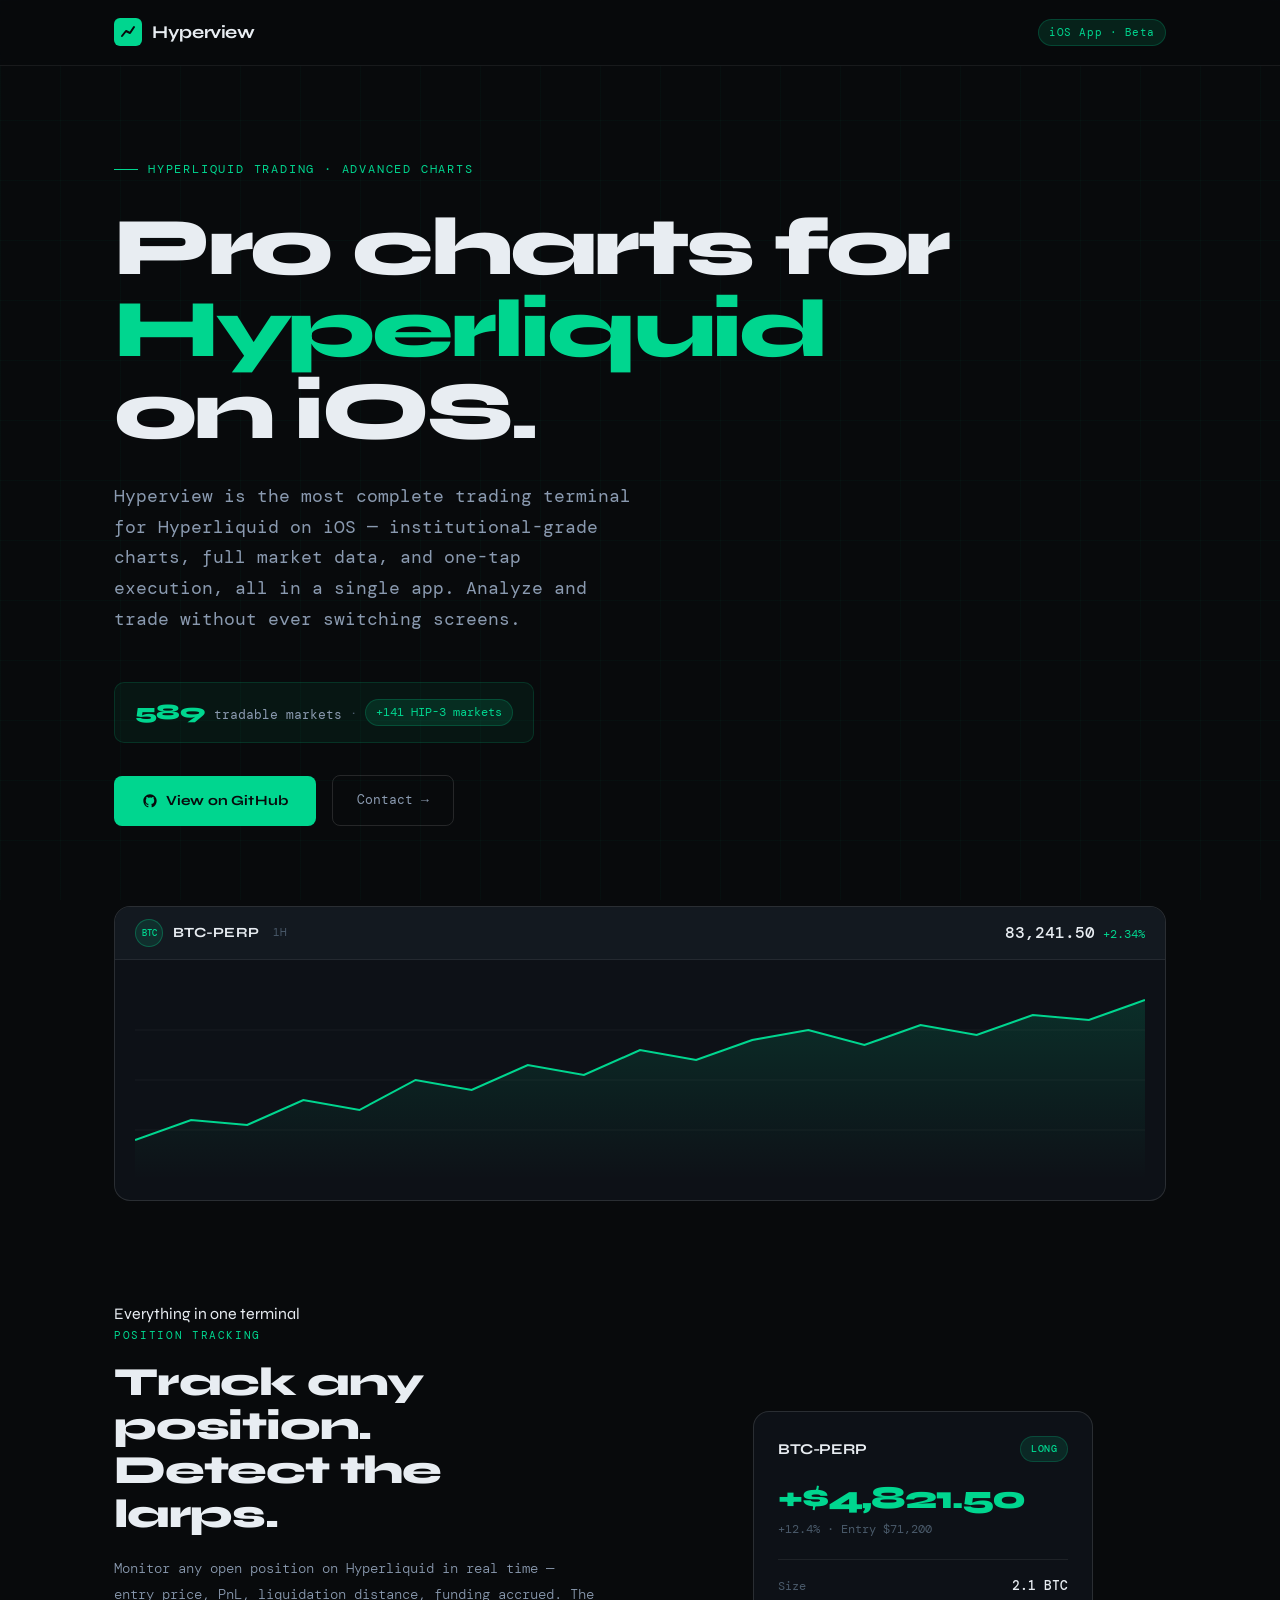
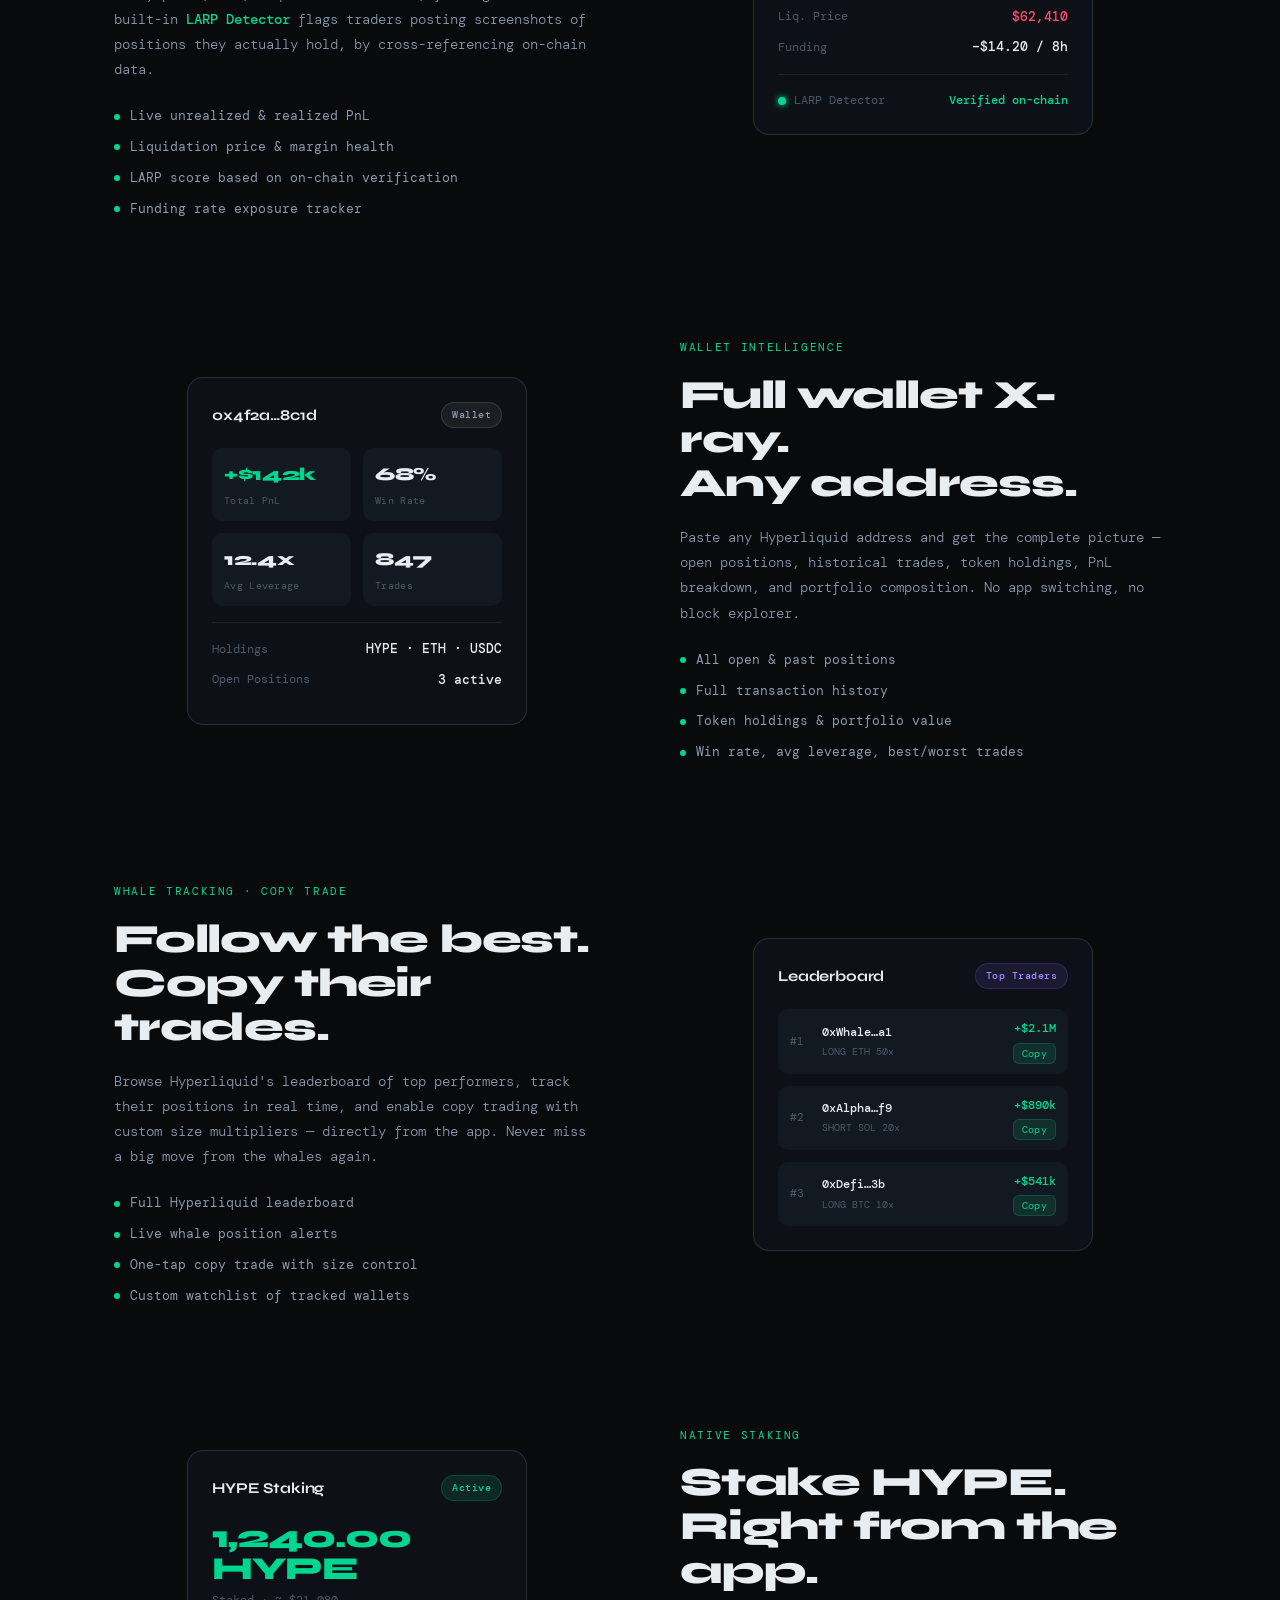
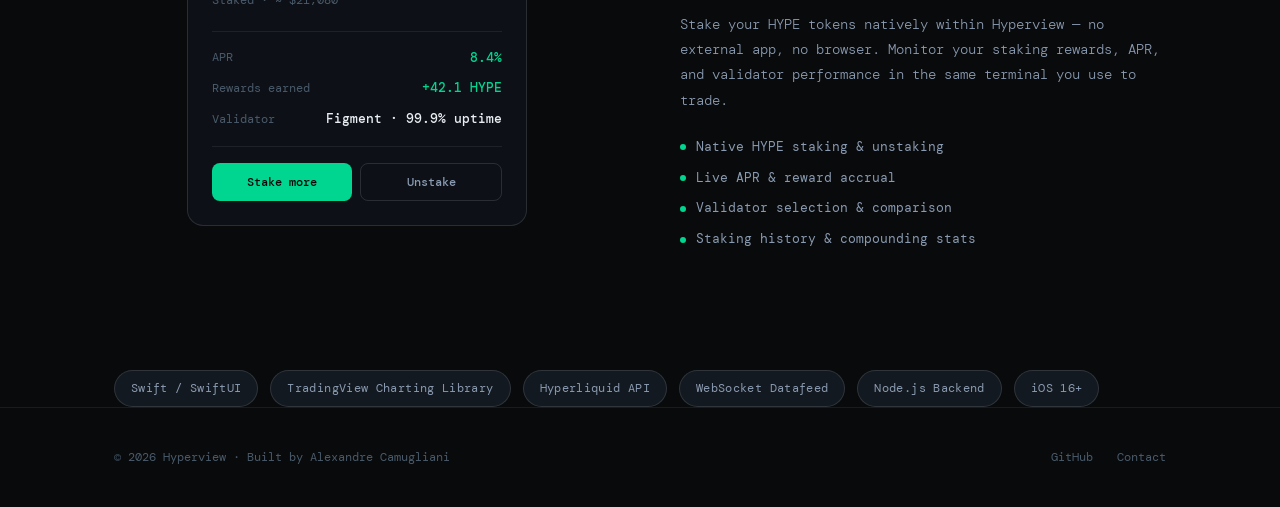
==== index.html @ 67686a47 "init" ====
<!DOCTYPE html>
<html lang="en">
<head>
<meta charset="UTF-8">
<meta name="viewport" content="width=device-width, initial-scale=1.0">
<title>Hyperview — Advanced Charts for Hyperliquid</title>
<link rel="preconnect" href="https://fonts.googleapis.com">
<link href="https://fonts.googleapis.com/css2?family=DM+Mono:wght@300;400;500&family=Syne:wght@400;500;600;700;800&display=swap" rel="stylesheet">
<style>
  *, *::before, *::after { box-sizing: border-box; margin: 0; padding: 0; }

  :root {
    --bg: #080a0c;
    --bg2: #0d1117;
    --bg3: #131920;
    --border: rgba(255,255,255,0.07);
    --border2: rgba(255,255,255,0.12);
    --green: #00d68f;
    --green2: #00b87a;
    --green-dim: rgba(0,214,143,0.12);
    --green-dim2: rgba(0,214,143,0.06);
    --text: #e8edf2;
    --text2: #8a9ab0;
    --text3: #4a5a6a;
    --red: #ff4d6a;
    --blue: #3b82f6;
  }

  html { scroll-behavior: smooth; }

  body {
    background: var(--bg);
    color: var(--text);
    font-family: 'Syne', sans-serif;
    line-height: 1.6;
    overflow-x: hidden;
  }

  /* GRID BACKGROUND */
  body::before {
    content: '';
    position: fixed;
    inset: 0;
    background-image:
      linear-gradient(rgba(0,214,143,0.03) 1px, transparent 1px),
      linear-gradient(90deg, rgba(0,214,143,0.03) 1px, transparent 1px);
    background-size: 60px 60px;
    pointer-events: none;
    z-index: 0;
  }

  .container { max-width: 1100px; margin: 0 auto; padding: 0 24px; position: relative; z-index: 1; }

  /* NAV */
  nav {
    position: fixed;
    top: 0; left: 0; right: 0;
    z-index: 100;
    padding: 18px 0;
    border-bottom: 1px solid var(--border);
    background: rgba(8,10,12,0.85);
    backdrop-filter: blur(12px);
  }

  nav .inner {
    max-width: 1100px;
    margin: 0 auto;
    padding: 0 24px;
    display: flex;
    align-items: center;
    justify-content: space-between;
  }

  .logo {
    display: flex;
    align-items: center;
    gap: 10px;
    font-size: 18px;
    font-weight: 700;
    letter-spacing: -0.02em;
    color: var(--text);
    text-decoration: none;
  }

  .logo-mark {
    width: 28px;
    height: 28px;
    background: var(--green);
    border-radius: 6px;
    display: flex;
    align-items: center;
    justify-content: center;
  }

  .logo-mark svg { width: 16px; height: 16px; fill: #080a0c; }

  .nav-badge {
    font-family: 'DM Mono', monospace;
    font-size: 11px;
    font-weight: 400;
    color: var(--green);
    background: var(--green-dim);
    border: 1px solid rgba(0,214,143,0.2);
    padding: 4px 10px;
    border-radius: 20px;
    letter-spacing: 0.05em;
  }

  /* HERO */
  .hero {
    padding: 160px 0 100px;
    position: relative;
    z-index: 1;
  }

  .hero-eyebrow {
    font-family: 'DM Mono', monospace;
    font-size: 12px;
    font-weight: 400;
    color: var(--green);
    letter-spacing: 0.15em;
    text-transform: uppercase;
    margin-bottom: 28px;
    display: flex;
    align-items: center;
    gap: 10px;
  }

  .hero-eyebrow::before {
    content: '';
    display: block;
    width: 24px;
    height: 1px;
    background: var(--green);
  }

  .hero h1 {
    font-size: clamp(42px, 7vw, 82px);
    font-weight: 800;
    line-height: 1.0;
    letter-spacing: -0.04em;
    margin-bottom: 28px;
    color: var(--text);
  }

  .hero h1 .accent { color: var(--green); }

  .hero-desc {
    font-size: 18px;
    font-weight: 400;
    color: var(--text2);
    max-width: 520px;
    line-height: 1.7;
    margin-bottom: 48px;
    font-family: 'DM Mono', monospace;
  }

  .hero-actions {
    display: flex;
    align-items: center;
    gap: 16px;
    flex-wrap: wrap;
  }

  .btn-primary {
    display: inline-flex;
    align-items: center;
    gap: 8px;
    background: var(--green);
    color: #080a0c;
    font-family: 'Syne', sans-serif;
    font-size: 14px;
    font-weight: 700;
    padding: 14px 28px;
    border-radius: 8px;
    text-decoration: none;
    letter-spacing: 0.01em;
    transition: background 0.2s, transform 0.15s;
  }

  .btn-primary:hover { background: var(--green2); transform: translateY(-1px); }

  .btn-secondary {
    display: inline-flex;
    align-items: center;
    gap: 8px;
    background: transparent;
    color: var(--text2);
    font-family: 'DM Mono', monospace;
    font-size: 13px;
    font-weight: 400;
    padding: 14px 24px;
    border-radius: 8px;
    text-decoration: none;
    border: 1px solid var(--border2);
    transition: border-color 0.2s, color 0.2s;
  }

  .btn-secondary:hover { border-color: var(--green); color: var(--green); }

  .hero-markets {
    display: inline-flex;
    align-items: baseline;
    gap: 10px;
    margin-bottom: 32px;
    padding: 12px 20px;
    background: var(--green-dim2);
    border: 1px solid rgba(0,214,143,0.15);
    border-radius: 10px;
  }

  .markets-num {
    font-size: 22px;
    font-weight: 800;
    color: var(--green);
    letter-spacing: -0.03em;
  }

  .markets-text {
    font-family: 'DM Mono', monospace;
    font-size: 13px;
    color: var(--text2);
  }

  .markets-sep {
    color: var(--text3);
    font-size: 14px;
    line-height: 1;
    align-self: center;
  }

  .markets-hip {
    font-family: 'DM Mono', monospace;
    font-size: 12px;
    color: var(--green);
    background: var(--green-dim);
    border: 1px solid rgba(0,214,143,0.2);
    padding: 3px 10px;
    border-radius: 20px;
    align-self: center;
  }

  /* CHART PREVIEW */
  .chart-preview {
    margin-top: 80px;
    border-radius: 16px;
    border: 1px solid var(--border2);
    background: var(--bg2);
    overflow: hidden;
    position: relative;
  }

  .chart-topbar {
    display: flex;
    align-items: center;
    justify-content: space-between;
    padding: 12px 20px;
    border-bottom: 1px solid var(--border);
    background: var(--bg3);
  }

  .chart-pair {
    display: flex;
    align-items: center;
    gap: 10px;
  }

  .pair-icon {
    width: 28px;
    height: 28px;
    background: var(--green-dim);
    border-radius: 50%;
    border: 1px solid rgba(0,214,143,0.3);
    display: flex;
    align-items: center;
    justify-content: center;
    font-family: 'DM Mono', monospace;
    font-size: 9px;
    color: var(--green);
    font-weight: 500;
  }

  .pair-name {
    font-size: 14px;
    font-weight: 700;
    letter-spacing: 0.02em;
  }

  .pair-interval {
    font-family: 'DM Mono', monospace;
    font-size: 11px;
    color: var(--text3);
    margin-left: 4px;
  }

  .chart-price {
    display: flex;
    align-items: baseline;
    gap: 8px;
  }

  .price-val {
    font-family: 'DM Mono', monospace;
    font-size: 16px;
    font-weight: 500;
    color: var(--text);
  }

  .price-chg {
    font-family: 'DM Mono', monospace;
    font-size: 12px;
    color: var(--green);
  }

  .chart-area {
    padding: 20px;
    height: 240px;
    position: relative;
    overflow: hidden;
  }

  .chart-svg { width: 100%; height: 100%; }

  /* FEATURE BLOCKS */
  .feature-block {
    display: grid;
    grid-template-columns: 1fr 1fr;
    gap: 80px;
    align-items: center;
    margin-bottom: 120px;
  }

  .feature-block.reverse { direction: rtl; }
  .feature-block.reverse > * { direction: ltr; }

  .feature-tag {
    font-family: 'DM Mono', monospace;
    font-size: 11px;
    letter-spacing: 0.15em;
    text-transform: uppercase;
    color: var(--green);
    margin-bottom: 16px;
  }

  .feature-block-text h2 {
    font-size: clamp(28px, 3.5vw, 40px);
    font-weight: 800;
    letter-spacing: -0.03em;
    line-height: 1.1;
    margin-bottom: 20px;
  }

  .feature-block-text p {
    font-family: 'DM Mono', monospace;
    font-size: 14px;
    color: var(--text2);
    line-height: 1.8;
    margin-bottom: 24px;
    font-weight: 300;
  }

  .feature-block-text .highlight {
    color: var(--green);
    font-weight: 500;
  }

  .feature-list {
    list-style: none;
    display: flex;
    flex-direction: column;
    gap: 10px;
  }

  .feature-list li {
    font-family: 'DM Mono', monospace;
    font-size: 13px;
    color: var(--text2);
    display: flex;
    align-items: center;
    gap: 10px;
  }

  .feature-list li::before {
    content: '';
    display: block;
    width: 6px;
    height: 6px;
    border-radius: 50%;
    background: var(--green);
    flex-shrink: 0;
  }

  /* MOCK CARDS */
  .feature-block-visual {
    display: flex;
    align-items: center;
    justify-content: center;
  }

  .mock-card {
    background: var(--bg2);
    border: 1px solid var(--border2);
    border-radius: 16px;
    padding: 24px;
    width: 100%;
    max-width: 340px;
  }

  .mock-header {
    display: flex;
    align-items: center;
    justify-content: space-between;
    margin-bottom: 20px;
  }

  .mock-title {
    font-size: 15px;
    font-weight: 700;
    letter-spacing: -0.01em;
  }

  .mock-badge {
    font-family: 'DM Mono', monospace;
    font-size: 10px;
    font-weight: 500;
    padding: 4px 10px;
    border-radius: 20px;
    letter-spacing: 0.05em;
  }

  .mock-badge.long { background: rgba(0,214,143,0.12); color: var(--green); border: 1px solid rgba(0,214,143,0.2); }
  .mock-badge.neutral { background: rgba(255,255,255,0.06); color: var(--text2); border: 1px solid var(--border2); }
  .mock-badge.purple { background: rgba(139,92,246,0.12); color: #a78bfa; border: 1px solid rgba(139,92,246,0.2); }
  .mock-badge.green-badge { background: rgba(0,214,143,0.12); color: var(--green); border: 1px solid rgba(0,214,143,0.2); }

  .mock-pnl {
    font-size: 32px;
    font-weight: 800;
    letter-spacing: -0.03em;
    line-height: 1;
    margin-bottom: 6px;
    display: block;
  }

  .mock-pnl-sub {
    font-family: 'DM Mono', monospace;
    font-size: 12px;
    color: var(--text3);
    margin-bottom: 20px;
  }

  .mock-divider {
    height: 1px;
    background: var(--border);
    margin: 16px 0;
  }

  .mock-row {
    display: flex;
    justify-content: space-between;
    align-items: center;
    margin-bottom: 10px;
  }

  .mock-label {
    font-family: 'DM Mono', monospace;
    font-size: 12px;
    color: var(--text3);
  }

  .mock-val {
    font-family: 'DM Mono', monospace;
    font-size: 13px;
    color: var(--text);
    font-weight: 500;
  }

  .mock-larp {
    display: flex;
    align-items: center;
    gap: 8px;
  }

  .larp-dot {
    width: 8px;
    height: 8px;
    border-radius: 50%;
    flex-shrink: 0;
  }

  .green-dot { background: var(--green); box-shadow: 0 0 6px var(--green); }

  .larp-score {
    font-family: 'DM Mono', monospace;
    font-size: 12px;
    font-weight: 500;
    margin-left: auto;
  }

  .mock-stats-grid {
    display: grid;
    grid-template-columns: 1fr 1fr;
    gap: 12px;
    margin-bottom: 4px;
  }

  .mock-stat {
    background: var(--bg3);
    border-radius: 10px;
    padding: 12px;
    display: flex;
    flex-direction: column;
    gap: 4px;
  }

  .mock-stat-val {
    font-size: 18px;
    font-weight: 800;
    letter-spacing: -0.02em;
  }

  .mock-stat-label {
    font-family: 'DM Mono', monospace;
    font-size: 10px;
    color: var(--text3);
    letter-spacing: 0.03em;
  }

  /* LEADERBOARD */
  .mock-leaderboard { display: flex; flex-direction: column; gap: 12px; }

  .lb-row {
    display: flex;
    align-items: center;
    gap: 12px;
    padding: 10px 12px;
    background: var(--bg3);
    border-radius: 10px;
  }

  .lb-rank {
    font-family: 'DM Mono', monospace;
    font-size: 11px;
    color: var(--text3);
    width: 20px;
    flex-shrink: 0;
  }

  .lb-info {
    flex: 1;
    display: flex;
    flex-direction: column;
    gap: 2px;
  }

  .lb-addr {
    font-family: 'DM Mono', monospace;
    font-size: 12px;
    font-weight: 500;
    color: var(--text);
  }

  .lb-pos {
    font-family: 'DM Mono', monospace;
    font-size: 10px;
    color: var(--text3);
  }

  .lb-right {
    display: flex;
    flex-direction: column;
    align-items: flex-end;
    gap: 4px;
  }

  .lb-pnl {
    font-family: 'DM Mono', monospace;
    font-size: 12px;
    font-weight: 500;
  }

  .copy-btn {
    font-family: 'DM Mono', monospace;
    font-size: 10px;
    color: var(--green);
    background: var(--green-dim);
    border: 1px solid rgba(0,214,143,0.2);
    border-radius: 6px;
    padding: 3px 8px;
    cursor: pointer;
    letter-spacing: 0.03em;
  }

  /* STAKING ACTIONS */
  .mock-actions {
    display: flex;
    gap: 8px;
  }

  .mock-action-btn {
    flex: 1;
    font-family: 'DM Mono', monospace;
    font-size: 12px;
    padding: 10px;
    border-radius: 8px;
    cursor: pointer;
    font-weight: 500;
  }

  .mock-action-btn.primary {
    background: var(--green);
    color: #080a0c;
    border: none;
  }

  .mock-action-btn.secondary {
    background: transparent;
    color: var(--text2);
    border: 1px solid var(--border2);
  }

  .green { color: var(--green); }
  .red { color: var(--red); }

  @media (max-width: 768px) {
    .feature-block { grid-template-columns: 1fr; gap: 40px; }
    .feature-block.reverse { direction: ltr; }
  }
    padding: 100px 0;
    position: relative;
    z-index: 1;
  }

  .section-label {
    font-family: 'DM Mono', monospace;
    font-size: 11px;
    letter-spacing: 0.15em;
    text-transform: uppercase;
    color: var(--text3);
    margin-bottom: 48px;
    display: flex;
    align-items: center;
    gap: 12px;
  }

  .section-label::after {
    content: '';
    flex: 1;
    height: 1px;
    background: var(--border);
  }

  .features-grid {
    display: grid;
    grid-template-columns: repeat(auto-fit, minmax(280px, 1fr));
    gap: 1px;
    background: var(--border);
    border: 1px solid var(--border);
    border-radius: 16px;
    overflow: hidden;
  }

  .feature-card {
    background: var(--bg2);
    padding: 36px 32px;
    transition: background 0.2s;
  }

  .feature-card:hover { background: var(--bg3); }

  .feature-icon {
    width: 40px;
    height: 40px;
    background: var(--green-dim2);
    border: 1px solid rgba(0,214,143,0.15);
    border-radius: 10px;
    display: flex;
    align-items: center;
    justify-content: center;
    margin-bottom: 20px;
  }

  .feature-icon svg { width: 18px; height: 18px; stroke: var(--green); fill: none; stroke-width: 1.5; stroke-linecap: round; stroke-linejoin: round; }

  .feature-card h3 {
    font-size: 16px;
    font-weight: 700;
    margin-bottom: 10px;
    letter-spacing: -0.01em;
  }

  .feature-card p {
    font-size: 14px;
    color: var(--text2);
    font-family: 'DM Mono', monospace;
    font-weight: 300;
    line-height: 1.7;
  }

  /* STATS */
  .stats-row {
    display: grid;
    grid-template-columns: repeat(3, 1fr);
    gap: 1px;
    background: var(--border);
    border: 1px solid var(--border);
    border-radius: 16px;
    overflow: hidden;
    margin-bottom: 80px;
  }

  .stat-box {
    background: var(--bg2);
    padding: 40px 32px;
    text-align: center;
  }

  .stat-num {
    font-size: 48px;
    font-weight: 800;
    letter-spacing: -0.04em;
    color: var(--green);
    display: block;
    line-height: 1;
    margin-bottom: 8px;
  }

  .stat-label {
    font-family: 'DM Mono', monospace;
    font-size: 12px;
    color: var(--text3);
    letter-spacing: 0.05em;
  }

  /* TECH STACK */
  .tech-row {
    display: flex;
    gap: 12px;
    flex-wrap: wrap;
    margin-top: 40px;
  }

  .tech-pill {
    font-family: 'DM Mono', monospace;
    font-size: 12px;
    color: var(--text2);
    background: var(--bg3);
    border: 1px solid var(--border2);
    padding: 8px 16px;
    border-radius: 20px;
    letter-spacing: 0.03em;
  }

  /* FOOTER */
  footer {
    border-top: 1px solid var(--border);
    padding: 40px 0;
    position: relative;
    z-index: 1;
  }

  .footer-inner {
    display: flex;
    align-items: center;
    justify-content: space-between;
    flex-wrap: wrap;
    gap: 16px;
  }

  .footer-copy {
    font-family: 'DM Mono', monospace;
    font-size: 12px;
    color: var(--text3);
  }

  .footer-links {
    display: flex;
    gap: 24px;
  }

  .footer-links a {
    font-family: 'DM Mono', monospace;
    font-size: 12px;
    color: var(--text3);
    text-decoration: none;
    transition: color 0.2s;
  }

  .footer-links a:hover { color: var(--green); }

  /* ANIMATIONS */
  @keyframes fadeUp {
    from { opacity: 0; transform: translateY(20px); }
    to { opacity: 1; transform: translateY(0); }
  }

  .fade-up {
    animation: fadeUp 0.6s ease forwards;
    opacity: 0;
  }

  .fade-up:nth-child(1) { animation-delay: 0.1s; }
  .fade-up:nth-child(2) { animation-delay: 0.2s; }
  .fade-up:nth-child(3) { animation-delay: 0.3s; }

  @keyframes drawLine {
    from { stroke-dashoffset: 1000; }
    to { stroke-dashoffset: 0; }
  }

  .chart-line {
    stroke-dasharray: 1000;
    animation: drawLine 2s ease forwards;
    animation-delay: 0.5s;
  }

  @media (max-width: 640px) {
    .stats-row { grid-template-columns: 1fr; }
    .hero { padding: 120px 0 60px; }
  }
</style>
</head>
<body>

<nav>
  <div class="inner">
    <a href="#" class="logo">
      <div class="logo-mark">
        <svg viewBox="0 0 16 16"><path d="M2 12 L6 7 L10 9 L14 3" stroke="#080a0c" stroke-width="2" fill="none" stroke-linecap="round" stroke-linejoin="round"/></svg>
      </div>
      Hyperview
    </a>
    <span class="nav-badge">iOS App · Beta</span>
  </div>
</nav>

<main>
  <div class="hero">
    <div class="container">
      <div class="fade-up">
        <p class="hero-eyebrow">Hyperliquid Trading · Advanced Charts</p>
      </div>
      <div class="fade-up">
        <h1>Pro charts for<br><span class="accent">Hyperliquid</span><br>on iOS.</h1>
      </div>
      <div class="fade-up">
        <p class="hero-desc">Hyperview is the most complete trading terminal for Hyperliquid on iOS — institutional-grade charts, full market data, and one-tap execution, all in a single app. Analyze and trade without ever switching screens.</p>
        <div class="hero-markets">
          <span class="markets-num">589</span>
          <span class="markets-text">tradable markets</span>
          <span class="markets-sep">·</span>
          <span class="markets-hip">+141 HIP-3 markets</span>
        </div>
        <div class="hero-actions">
          <a href="https://github.com/Hyperviewapp" class="btn-primary">
            <svg width="16" height="16" viewBox="0 0 24 24" fill="currentColor"><path d="M12 2C6.477 2 2 6.477 2 12c0 4.42 2.865 8.17 6.839 9.49.5.092.682-.217.682-.482 0-.237-.008-.866-.013-1.7-2.782.604-3.369-1.34-3.369-1.34-.454-1.156-1.11-1.464-1.11-1.464-.908-.62.069-.608.069-.608 1.003.07 1.531 1.03 1.531 1.03.892 1.529 2.341 1.087 2.91.832.092-.647.35-1.088.636-1.338-2.22-.253-4.555-1.11-4.555-4.943 0-1.091.39-1.984 1.029-2.683-.103-.253-.446-1.27.098-2.647 0 0 .84-.269 2.75 1.025A9.578 9.578 0 0112 6.836c.85.004 1.705.115 2.504.337 1.909-1.294 2.747-1.025 2.747-1.025.546 1.377.202 2.394.1 2.647.64.699 1.028 1.592 1.028 2.683 0 3.842-2.339 4.687-4.566 4.935.359.309.678.919.678 1.852 0 1.336-.012 2.415-.012 2.743 0 .267.18.578.688.48C19.138 20.167 22 16.418 22 12c0-5.523-4.477-10-10-10z"/></svg>
            View on GitHub
          </a>
          <a href="mailto:Hyperview@proton.me" class="btn-secondary">Contact →</a>
        </div>
      </div>

      <!-- CHART MOCK -->
      <div class="chart-preview fade-up" style="animation-delay: 0.4s;">
        <div class="chart-topbar">
          <div class="chart-pair">
            <div class="pair-icon">BTC</div>
            <span class="pair-name">BTC-PERP</span>
            <span class="pair-interval">1H</span>
          </div>
          <div class="chart-price">
            <span class="price-val">83,241.50</span>
            <span class="price-chg">+2.34%</span>
          </div>
        </div>
        <div class="chart-area">
          <svg class="chart-svg" viewBox="0 0 900 200" preserveAspectRatio="none">
            <defs>
              <linearGradient id="areaGrad" x1="0" y1="0" x2="0" y2="1">
                <stop offset="0%" stop-color="#00d68f" stop-opacity="0.15"/>
                <stop offset="100%" stop-color="#00d68f" stop-opacity="0"/>
              </linearGradient>
            </defs>
            <!-- Area fill -->
            <path d="M0,160 L50,140 L100,145 L150,120 L200,130 L250,100 L300,110 L350,85 L400,95 L450,70 L500,80 L550,60 L600,50 L650,65 L700,45 L750,55 L800,35 L850,40 L900,20 L900,200 L0,200 Z" fill="url(#areaGrad)"/>
            <!-- Main line -->
            <path class="chart-line" d="M0,160 L50,140 L100,145 L150,120 L200,130 L250,100 L300,110 L350,85 L400,95 L450,70 L500,80 L550,60 L600,50 L650,65 L700,45 L750,55 L800,35 L850,40 L900,20" stroke="#00d68f" stroke-width="2" fill="none"/>
            <!-- Grid lines -->
            <line x1="0" y1="50" x2="900" y2="50" stroke="rgba(255,255,255,0.04)" stroke-width="1"/>
            <line x1="0" y1="100" x2="900" y2="100" stroke="rgba(255,255,255,0.04)" stroke-width="1"/>
            <line x1="0" y1="150" x2="900" y2="150" stroke="rgba(255,255,255,0.04)" stroke-width="1"/>
          </svg>
        </div>
      </div>
    </div>
  </div>

  <!-- FEATURES -->
  <section class="section">
    <div class="container">
      <p class="section-label">Everything in one terminal</p>

      <!-- FEATURE 1: Position Tracking + LARP Detector -->
      <div class="feature-block">
        <div class="feature-block-text">
          <div class="feature-tag">Position Tracking</div>
          <h2>Track any position.<br>Detect the larps.</h2>
          <p>Monitor any open position on Hyperliquid in real time — entry price, PnL, liquidation distance, funding accrued. The built-in <span class="highlight">LARP Detector</span> flags traders posting screenshots of positions they actually hold, by cross-referencing on-chain data.</p>
          <ul class="feature-list">
            <li>Live unrealized & realized PnL</li>
            <li>Liquidation price & margin health</li>
            <li>LARP score based on on-chain verification</li>
            <li>Funding rate exposure tracker</li>
          </ul>
        </div>
        <div class="feature-block-visual">
          <div class="mock-card">
            <div class="mock-header">
              <span class="mock-title">BTC-PERP</span>
              <span class="mock-badge long">LONG</span>
            </div>
            <div class="mock-pnl green">+$4,821.50</div>
            <div class="mock-pnl-sub">+12.4% · Entry $71,200</div>
            <div class="mock-divider"></div>
            <div class="mock-row">
              <span class="mock-label">Size</span>
              <span class="mock-val">2.1 BTC</span>
            </div>
            <div class="mock-row">
              <span class="mock-label">Liq. Price</span>
              <span class="mock-val red">$62,410</span>
            </div>
            <div class="mock-row">
              <span class="mock-label">Funding</span>
              <span class="mock-val">−$14.20 / 8h</span>
            </div>
            <div class="mock-divider"></div>
            <div class="mock-larp">
              <div class="larp-dot green-dot"></div>
              <span class="mock-label">LARP Detector</span>
              <span class="larp-score green">Verified on-chain</span>
            </div>
          </div>
        </div>
      </div>

      <!-- FEATURE 2: Wallet Tracking -->
      <div class="feature-block reverse">
        <div class="feature-block-text">
          <div class="feature-tag">Wallet Intelligence</div>
          <h2>Full wallet X-ray.<br>Any address.</h2>
          <p>Paste any Hyperliquid address and get the complete picture — open positions, historical trades, token holdings, PnL breakdown, and portfolio composition. No app switching, no block explorer.</p>
          <ul class="feature-list">
            <li>All open & past positions</li>
            <li>Full transaction history</li>
            <li>Token holdings & portfolio value</li>
            <li>Win rate, avg leverage, best/worst trades</li>
          </ul>
        </div>
        <div class="feature-block-visual">
          <div class="mock-card">
            <div class="mock-header">
              <span class="mock-title">0x4f2a…8c1d</span>
              <span class="mock-badge neutral">Wallet</span>
            </div>
            <div class="mock-stats-grid">
              <div class="mock-stat">
                <span class="mock-stat-val green">+$142k</span>
                <span class="mock-stat-label">Total PnL</span>
              </div>
              <div class="mock-stat">
                <span class="mock-stat-val">68%</span>
                <span class="mock-stat-label">Win Rate</span>
              </div>
              <div class="mock-stat">
                <span class="mock-stat-val">12.4x</span>
                <span class="mock-stat-label">Avg Leverage</span>
              </div>
              <div class="mock-stat">
                <span class="mock-stat-val">847</span>
                <span class="mock-stat-label">Trades</span>
              </div>
            </div>
            <div class="mock-divider"></div>
            <div class="mock-row">
              <span class="mock-label">Holdings</span>
              <span class="mock-val">HYPE · ETH · USDC</span>
            </div>
            <div class="mock-row">
              <span class="mock-label">Open Positions</span>
              <span class="mock-val">3 active</span>
            </div>
          </div>
        </div>
      </div>

      <!-- FEATURE 3: Whale & Leaderboard -->
      <div class="feature-block">
        <div class="feature-block-text">
          <div class="feature-tag">Whale Tracking · Copy Trade</div>
          <h2>Follow the best.<br>Copy their trades.</h2>
          <p>Browse Hyperliquid's leaderboard of top performers, track their positions in real time, and enable copy trading with custom size multipliers — directly from the app. Never miss a big move from the whales again.</p>
          <ul class="feature-list">
            <li>Full Hyperliquid leaderboard</li>
            <li>Live whale position alerts</li>
            <li>One-tap copy trade with size control</li>
            <li>Custom watchlist of tracked wallets</li>
          </ul>
        </div>
        <div class="feature-block-visual">
          <div class="mock-card">
            <div class="mock-header">
              <span class="mock-title">Leaderboard</span>
              <span class="mock-badge purple">Top Traders</span>
            </div>
            <div class="mock-leaderboard">
              <div class="lb-row">
                <span class="lb-rank">#1</span>
                <div class="lb-info">
                  <span class="lb-addr">0xWhale…a1</span>
                  <span class="lb-pos">LONG ETH 50x</span>
                </div>
                <div class="lb-right">
                  <span class="lb-pnl green">+$2.1M</span>
                  <button class="copy-btn">Copy</button>
                </div>
              </div>
              <div class="lb-row">
                <span class="lb-rank">#2</span>
                <div class="lb-info">
                  <span class="lb-addr">0xAlpha…f9</span>
                  <span class="lb-pos">SHORT SOL 20x</span>
                </div>
                <div class="lb-right">
                  <span class="lb-pnl green">+$890k</span>
                  <button class="copy-btn">Copy</button>
                </div>
              </div>
              <div class="lb-row">
                <span class="lb-rank">#3</span>
                <div class="lb-info">
                  <span class="lb-addr">0xDefi…3b</span>
                  <span class="lb-pos">LONG BTC 10x</span>
                </div>
                <div class="lb-right">
                  <span class="lb-pnl green">+$541k</span>
                  <button class="copy-btn">Copy</button>
                </div>
              </div>
            </div>
          </div>
        </div>
      </div>

      <!-- FEATURE 4: Staking -->
      <div class="feature-block reverse">
        <div class="feature-block-text">
          <div class="feature-tag">Native Staking</div>
          <h2>Stake HYPE.<br>Right from the app.</h2>
          <p>Stake your HYPE tokens natively within Hyperview — no external app, no browser. Monitor your staking rewards, APR, and validator performance in the same terminal you use to trade.</p>
          <ul class="feature-list">
            <li>Native HYPE staking & unstaking</li>
            <li>Live APR & reward accrual</li>
            <li>Validator selection & comparison</li>
            <li>Staking history & compounding stats</li>
          </ul>
        </div>
        <div class="feature-block-visual">
          <div class="mock-card">
            <div class="mock-header">
              <span class="mock-title">HYPE Staking</span>
              <span class="mock-badge green-badge">Active</span>
            </div>
            <div class="mock-pnl green">1,240.00 HYPE</div>
            <div class="mock-pnl-sub">Staked · ≈ $21,080</div>
            <div class="mock-divider"></div>
            <div class="mock-row">
              <span class="mock-label">APR</span>
              <span class="mock-val green">8.4%</span>
            </div>
            <div class="mock-row">
              <span class="mock-label">Rewards earned</span>
              <span class="mock-val green">+42.1 HYPE</span>
            </div>
            <div class="mock-row">
              <span class="mock-label">Validator</span>
              <span class="mock-val">Figment · 99.9% uptime</span>
            </div>
            <div class="mock-divider"></div>
            <div class="mock-actions">
              <button class="mock-action-btn primary">Stake more</button>
              <button class="mock-action-btn secondary">Unstake</button>
            </div>
          </div>
        </div>
      </div>

      <div class="tech-row">
        <span class="tech-pill">Swift / SwiftUI</span>
        <span class="tech-pill">TradingView Charting Library</span>
        <span class="tech-pill">Hyperliquid API</span>
        <span class="tech-pill">WebSocket Datafeed</span>
        <span class="tech-pill">Node.js Backend</span>
        <span class="tech-pill">iOS 16+</span>
      </div>
    </div>
  </section>
</main>

<footer>
  <div class="container">
    <div class="footer-inner">
      <p class="footer-copy">© 2026 Hyperview · Built by Alexandre Camugliani</p>
      <div class="footer-links">
        <a href="https://github.com/Hyperviewapp">GitHub</a>
        <a href="mailto:Hyperview@proton.me">Contact</a>
      </div>
    </div>
  </div>
</footer>

</body>
</html>
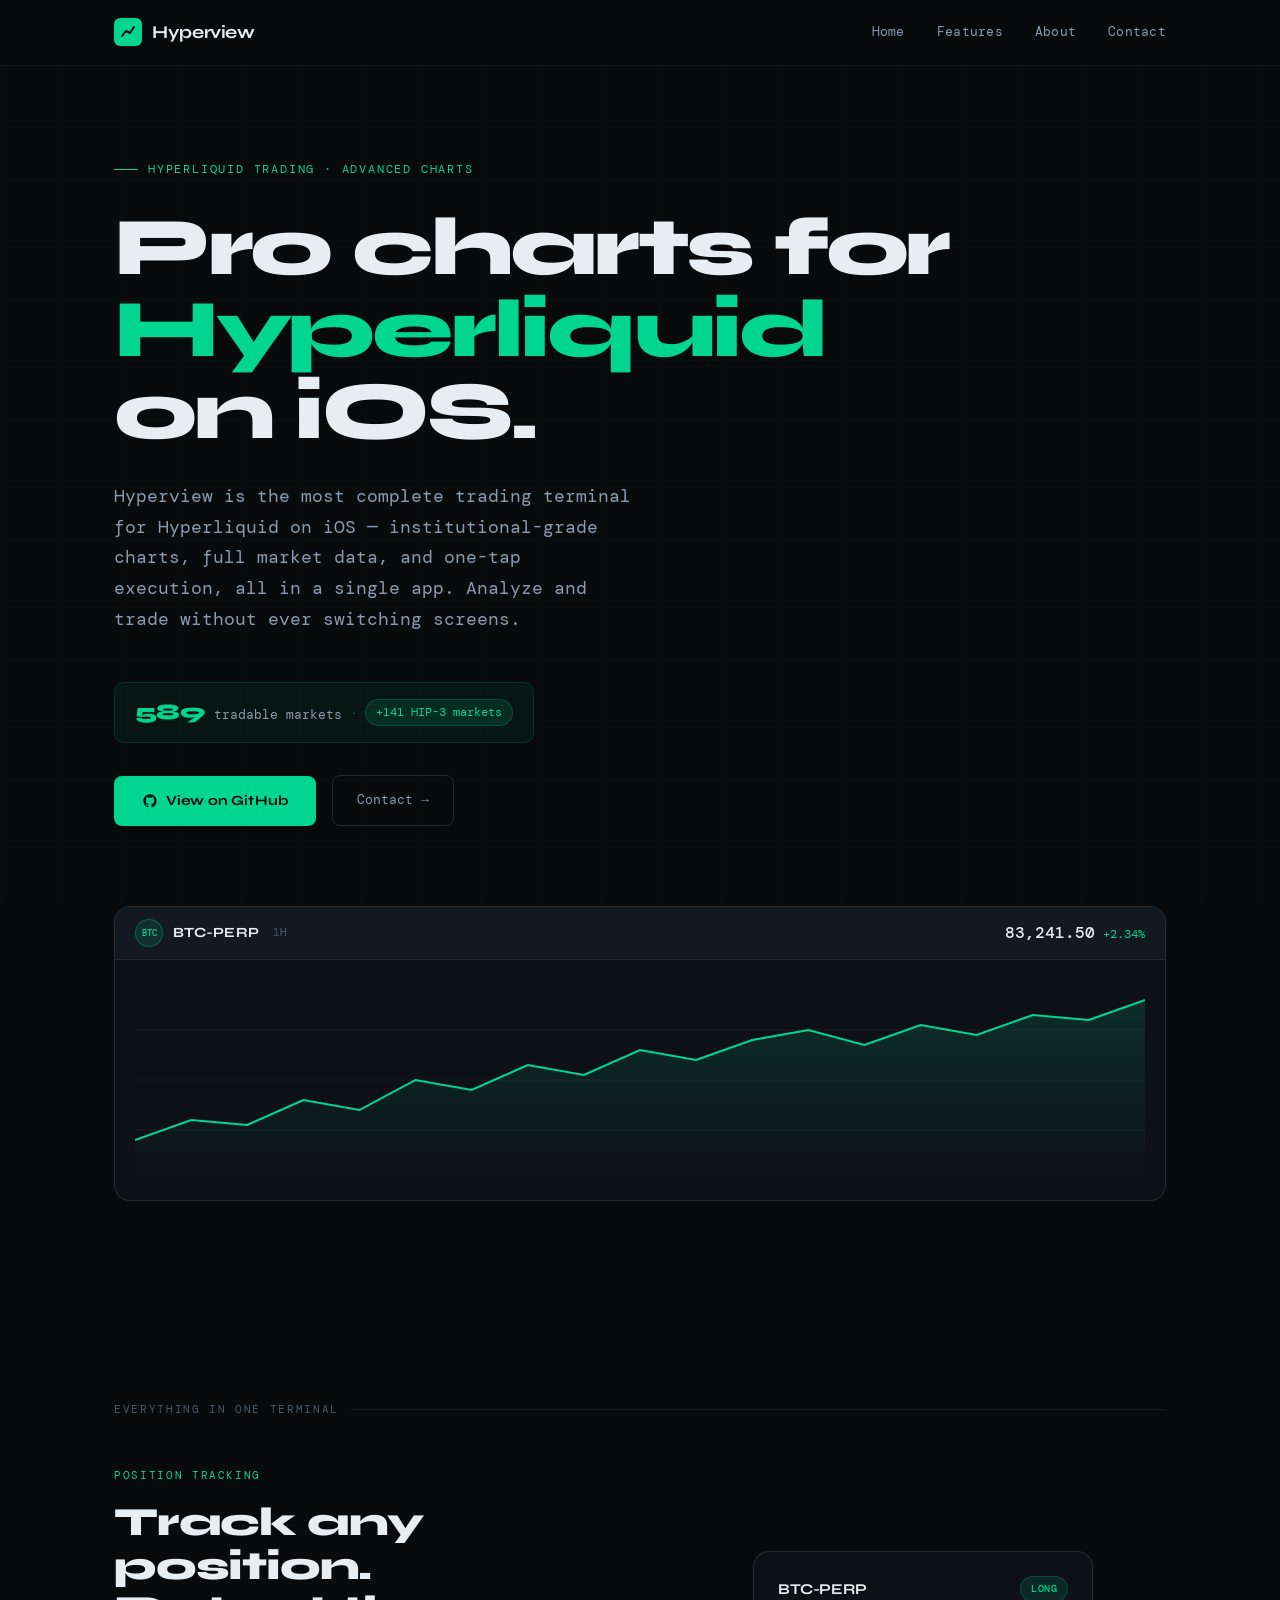
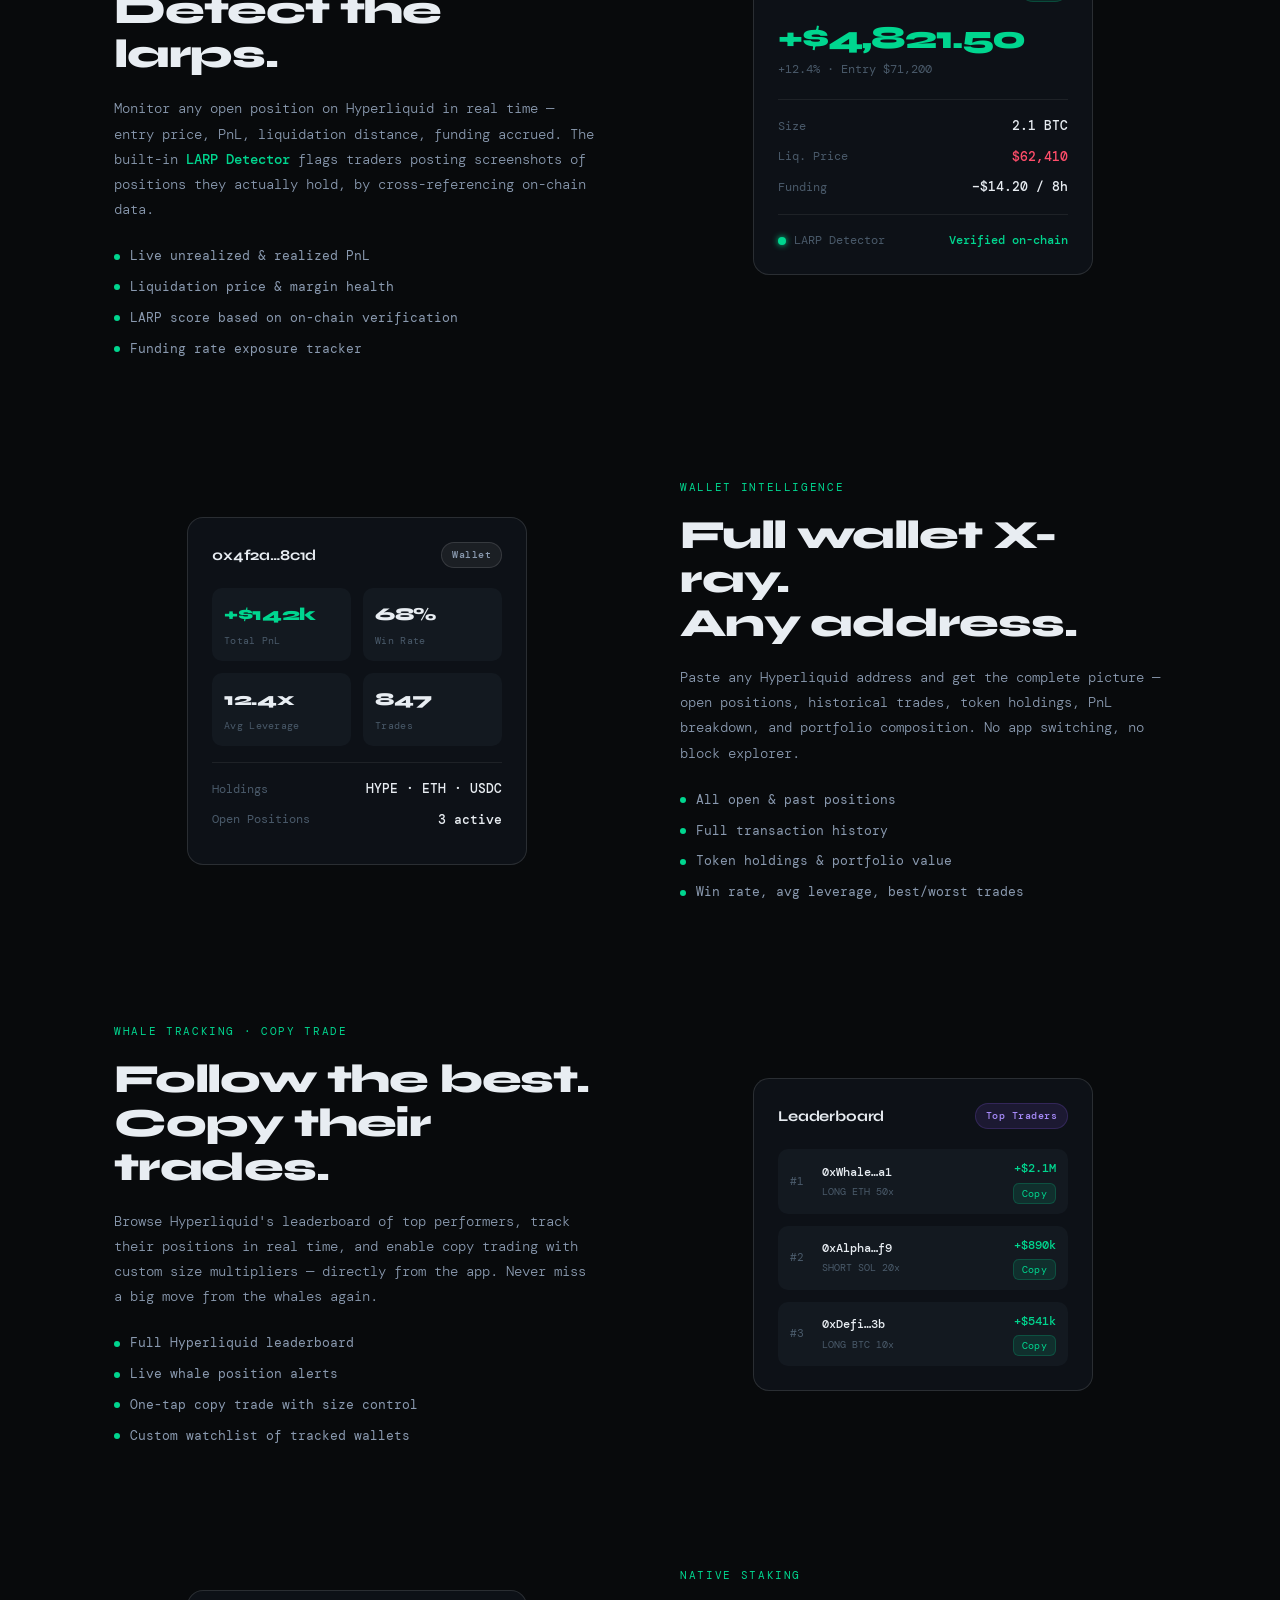
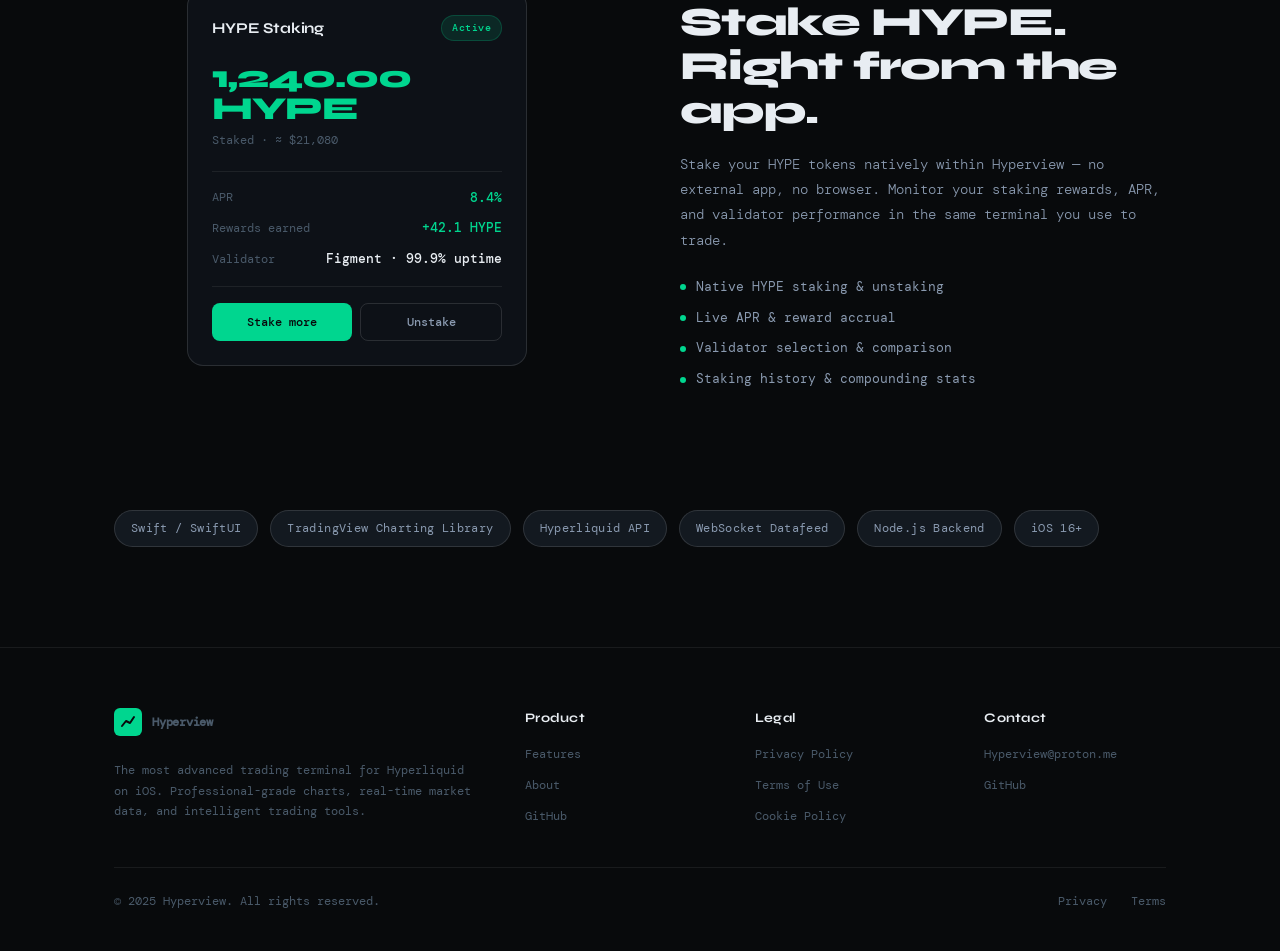
==== commit 6c8280b0: "Add full website with subpages for TradingView partnership - Updated index.html with shared CSS, pro" ====
--- a/index.html
+++ b/index.html
@@ -3,834 +3,31 @@
 <head>
 <meta charset="UTF-8">
 <meta name="viewport" content="width=device-width, initial-scale=1.0">
+<meta name="description" content="Hyperview is the most advanced trading terminal for Hyperliquid on iOS. Professional-grade charts, real-time market data, position tracking, wallet intelligence, and one-tap execution.">
 <title>Hyperview — Advanced Charts for Hyperliquid</title>
 <link rel="preconnect" href="https://fonts.googleapis.com">
 <link href="https://fonts.googleapis.com/css2?family=DM+Mono:wght@300;400;500&family=Syne:wght@400;500;600;700;800&display=swap" rel="stylesheet">
-<style>
-  *, *::before, *::after { box-sizing: border-box; margin: 0; padding: 0; }
-
-  :root {
-    --bg: #080a0c;
-    --bg2: #0d1117;
-    --bg3: #131920;
-    --border: rgba(255,255,255,0.07);
-    --border2: rgba(255,255,255,0.12);
-    --green: #00d68f;
-    --green2: #00b87a;
-    --green-dim: rgba(0,214,143,0.12);
-    --green-dim2: rgba(0,214,143,0.06);
-    --text: #e8edf2;
-    --text2: #8a9ab0;
-    --text3: #4a5a6a;
-    --red: #ff4d6a;
-    --blue: #3b82f6;
-  }
-
-  html { scroll-behavior: smooth; }
-
-  body {
-    background: var(--bg);
-    color: var(--text);
-    font-family: 'Syne', sans-serif;
-    line-height: 1.6;
-    overflow-x: hidden;
-  }
-
-  /* GRID BACKGROUND */
-  body::before {
-    content: '';
-    position: fixed;
-    inset: 0;
-    background-image:
-      linear-gradient(rgba(0,214,143,0.03) 1px, transparent 1px),
-      linear-gradient(90deg, rgba(0,214,143,0.03) 1px, transparent 1px);
-    background-size: 60px 60px;
-    pointer-events: none;
-    z-index: 0;
-  }
-
-  .container { max-width: 1100px; margin: 0 auto; padding: 0 24px; position: relative; z-index: 1; }
-
-  /* NAV */
-  nav {
-    position: fixed;
-    top: 0; left: 0; right: 0;
-    z-index: 100;
-    padding: 18px 0;
-    border-bottom: 1px solid var(--border);
-    background: rgba(8,10,12,0.85);
-    backdrop-filter: blur(12px);
-  }
-
-  nav .inner {
-    max-width: 1100px;
-    margin: 0 auto;
-    padding: 0 24px;
-    display: flex;
-    align-items: center;
-    justify-content: space-between;
-  }
-
-  .logo {
-    display: flex;
-    align-items: center;
-    gap: 10px;
-    font-size: 18px;
-    font-weight: 700;
-    letter-spacing: -0.02em;
-    color: var(--text);
-    text-decoration: none;
-  }
-
-  .logo-mark {
-    width: 28px;
-    height: 28px;
-    background: var(--green);
-    border-radius: 6px;
-    display: flex;
-    align-items: center;
-    justify-content: center;
-  }
-
-  .logo-mark svg { width: 16px; height: 16px; fill: #080a0c; }
-
-  .nav-badge {
-    font-family: 'DM Mono', monospace;
-    font-size: 11px;
-    font-weight: 400;
-    color: var(--green);
-    background: var(--green-dim);
-    border: 1px solid rgba(0,214,143,0.2);
-    padding: 4px 10px;
-    border-radius: 20px;
-    letter-spacing: 0.05em;
-  }
-
-  /* HERO */
-  .hero {
-    padding: 160px 0 100px;
-    position: relative;
-    z-index: 1;
-  }
-
-  .hero-eyebrow {
-    font-family: 'DM Mono', monospace;
-    font-size: 12px;
-    font-weight: 400;
-    color: var(--green);
-    letter-spacing: 0.15em;
-    text-transform: uppercase;
-    margin-bottom: 28px;
-    display: flex;
-    align-items: center;
-    gap: 10px;
-  }
-
-  .hero-eyebrow::before {
-    content: '';
-    display: block;
-    width: 24px;
-    height: 1px;
-    background: var(--green);
-  }
-
-  .hero h1 {
-    font-size: clamp(42px, 7vw, 82px);
-    font-weight: 800;
-    line-height: 1.0;
-    letter-spacing: -0.04em;
-    margin-bottom: 28px;
-    color: var(--text);
-  }
-
-  .hero h1 .accent { color: var(--green); }
-
-  .hero-desc {
-    font-size: 18px;
-    font-weight: 400;
-    color: var(--text2);
-    max-width: 520px;
-    line-height: 1.7;
-    margin-bottom: 48px;
-    font-family: 'DM Mono', monospace;
-  }
-
-  .hero-actions {
-    display: flex;
-    align-items: center;
-    gap: 16px;
-    flex-wrap: wrap;
-  }
-
-  .btn-primary {
-    display: inline-flex;
-    align-items: center;
-    gap: 8px;
-    background: var(--green);
-    color: #080a0c;
-    font-family: 'Syne', sans-serif;
-    font-size: 14px;
-    font-weight: 700;
-    padding: 14px 28px;
-    border-radius: 8px;
-    text-decoration: none;
-    letter-spacing: 0.01em;
-    transition: background 0.2s, transform 0.15s;
-  }
-
-  .btn-primary:hover { background: var(--green2); transform: translateY(-1px); }
-
-  .btn-secondary {
-    display: inline-flex;
-    align-items: center;
-    gap: 8px;
-    background: transparent;
-    color: var(--text2);
-    font-family: 'DM Mono', monospace;
-    font-size: 13px;
-    font-weight: 400;
-    padding: 14px 24px;
-    border-radius: 8px;
-    text-decoration: none;
-    border: 1px solid var(--border2);
-    transition: border-color 0.2s, color 0.2s;
-  }
-
-  .btn-secondary:hover { border-color: var(--green); color: var(--green); }
-
-  .hero-markets {
-    display: inline-flex;
-    align-items: baseline;
-    gap: 10px;
-    margin-bottom: 32px;
-    padding: 12px 20px;
-    background: var(--green-dim2);
-    border: 1px solid rgba(0,214,143,0.15);
-    border-radius: 10px;
-  }
-
-  .markets-num {
-    font-size: 22px;
-    font-weight: 800;
-    color: var(--green);
-    letter-spacing: -0.03em;
-  }
-
-  .markets-text {
-    font-family: 'DM Mono', monospace;
-    font-size: 13px;
-    color: var(--text2);
-  }
-
-  .markets-sep {
-    color: var(--text3);
-    font-size: 14px;
-    line-height: 1;
-    align-self: center;
-  }
-
-  .markets-hip {
-    font-family: 'DM Mono', monospace;
-    font-size: 12px;
-    color: var(--green);
-    background: var(--green-dim);
-    border: 1px solid rgba(0,214,143,0.2);
-    padding: 3px 10px;
-    border-radius: 20px;
-    align-self: center;
-  }
-
-  /* CHART PREVIEW */
-  .chart-preview {
-    margin-top: 80px;
-    border-radius: 16px;
-    border: 1px solid var(--border2);
-    background: var(--bg2);
-    overflow: hidden;
-    position: relative;
-  }
-
-  .chart-topbar {
-    display: flex;
-    align-items: center;
-    justify-content: space-between;
-    padding: 12px 20px;
-    border-bottom: 1px solid var(--border);
-    background: var(--bg3);
-  }
-
-  .chart-pair {
-    display: flex;
-    align-items: center;
-    gap: 10px;
-  }
-
-  .pair-icon {
-    width: 28px;
-    height: 28px;
-    background: var(--green-dim);
-    border-radius: 50%;
-    border: 1px solid rgba(0,214,143,0.3);
-    display: flex;
-    align-items: center;
-    justify-content: center;
-    font-family: 'DM Mono', monospace;
-    font-size: 9px;
-    color: var(--green);
-    font-weight: 500;
-  }
-
-  .pair-name {
-    font-size: 14px;
-    font-weight: 700;
-    letter-spacing: 0.02em;
-  }
-
-  .pair-interval {
-    font-family: 'DM Mono', monospace;
-    font-size: 11px;
-    color: var(--text3);
-    margin-left: 4px;
-  }
-
-  .chart-price {
-    display: flex;
-    align-items: baseline;
-    gap: 8px;
-  }
-
-  .price-val {
-    font-family: 'DM Mono', monospace;
-    font-size: 16px;
-    font-weight: 500;
-    color: var(--text);
-  }
-
-  .price-chg {
-    font-family: 'DM Mono', monospace;
-    font-size: 12px;
-    color: var(--green);
-  }
-
-  .chart-area {
-    padding: 20px;
-    height: 240px;
-    position: relative;
-    overflow: hidden;
-  }
-
-  .chart-svg { width: 100%; height: 100%; }
-
-  /* FEATURE BLOCKS */
-  .feature-block {
-    display: grid;
-    grid-template-columns: 1fr 1fr;
-    gap: 80px;
-    align-items: center;
-    margin-bottom: 120px;
-  }
-
-  .feature-block.reverse { direction: rtl; }
-  .feature-block.reverse > * { direction: ltr; }
-
-  .feature-tag {
-    font-family: 'DM Mono', monospace;
-    font-size: 11px;
-    letter-spacing: 0.15em;
-    text-transform: uppercase;
-    color: var(--green);
-    margin-bottom: 16px;
-  }
-
-  .feature-block-text h2 {
-    font-size: clamp(28px, 3.5vw, 40px);
-    font-weight: 800;
-    letter-spacing: -0.03em;
-    line-height: 1.1;
-    margin-bottom: 20px;
-  }
-
-  .feature-block-text p {
-    font-family: 'DM Mono', monospace;
-    font-size: 14px;
-    color: var(--text2);
-    line-height: 1.8;
-    margin-bottom: 24px;
-    font-weight: 300;
-  }
-
-  .feature-block-text .highlight {
-    color: var(--green);
-    font-weight: 500;
-  }
-
-  .feature-list {
-    list-style: none;
-    display: flex;
-    flex-direction: column;
-    gap: 10px;
-  }
-
-  .feature-list li {
-    font-family: 'DM Mono', monospace;
-    font-size: 13px;
-    color: var(--text2);
-    display: flex;
-    align-items: center;
-    gap: 10px;
-  }
-
-  .feature-list li::before {
-    content: '';
-    display: block;
-    width: 6px;
-    height: 6px;
-    border-radius: 50%;
-    background: var(--green);
-    flex-shrink: 0;
-  }
-
-  /* MOCK CARDS */
-  .feature-block-visual {
-    display: flex;
-    align-items: center;
-    justify-content: center;
-  }
-
-  .mock-card {
-    background: var(--bg2);
-    border: 1px solid var(--border2);
-    border-radius: 16px;
-    padding: 24px;
-    width: 100%;
-    max-width: 340px;
-  }
-
-  .mock-header {
-    display: flex;
-    align-items: center;
-    justify-content: space-between;
-    margin-bottom: 20px;
-  }
-
-  .mock-title {
-    font-size: 15px;
-    font-weight: 700;
-    letter-spacing: -0.01em;
-  }
-
-  .mock-badge {
-    font-family: 'DM Mono', monospace;
-    font-size: 10px;
-    font-weight: 500;
-    padding: 4px 10px;
-    border-radius: 20px;
-    letter-spacing: 0.05em;
-  }
-
-  .mock-badge.long { background: rgba(0,214,143,0.12); color: var(--green); border: 1px solid rgba(0,214,143,0.2); }
-  .mock-badge.neutral { background: rgba(255,255,255,0.06); color: var(--text2); border: 1px solid var(--border2); }
-  .mock-badge.purple { background: rgba(139,92,246,0.12); color: #a78bfa; border: 1px solid rgba(139,92,246,0.2); }
-  .mock-badge.green-badge { background: rgba(0,214,143,0.12); color: var(--green); border: 1px solid rgba(0,214,143,0.2); }
-
-  .mock-pnl {
-    font-size: 32px;
-    font-weight: 800;
-    letter-spacing: -0.03em;
-    line-height: 1;
-    margin-bottom: 6px;
-    display: block;
-  }
-
-  .mock-pnl-sub {
-    font-family: 'DM Mono', monospace;
-    font-size: 12px;
-    color: var(--text3);
-    margin-bottom: 20px;
-  }
-
-  .mock-divider {
-    height: 1px;
-    background: var(--border);
-    margin: 16px 0;
-  }
-
-  .mock-row {
-    display: flex;
-    justify-content: space-between;
-    align-items: center;
-    margin-bottom: 10px;
-  }
-
-  .mock-label {
-    font-family: 'DM Mono', monospace;
-    font-size: 12px;
-    color: var(--text3);
-  }
-
-  .mock-val {
-    font-family: 'DM Mono', monospace;
-    font-size: 13px;
-    color: var(--text);
-    font-weight: 500;
-  }
-
-  .mock-larp {
-    display: flex;
-    align-items: center;
-    gap: 8px;
-  }
-
-  .larp-dot {
-    width: 8px;
-    height: 8px;
-    border-radius: 50%;
-    flex-shrink: 0;
-  }
-
-  .green-dot { background: var(--green); box-shadow: 0 0 6px var(--green); }
-
-  .larp-score {
-    font-family: 'DM Mono', monospace;
-    font-size: 12px;
-    font-weight: 500;
-    margin-left: auto;
-  }
-
-  .mock-stats-grid {
-    display: grid;
-    grid-template-columns: 1fr 1fr;
-    gap: 12px;
-    margin-bottom: 4px;
-  }
-
-  .mock-stat {
-    background: var(--bg3);
-    border-radius: 10px;
-    padding: 12px;
-    display: flex;
-    flex-direction: column;
-    gap: 4px;
-  }
-
-  .mock-stat-val {
-    font-size: 18px;
-    font-weight: 800;
-    letter-spacing: -0.02em;
-  }
-
-  .mock-stat-label {
-    font-family: 'DM Mono', monospace;
-    font-size: 10px;
-    color: var(--text3);
-    letter-spacing: 0.03em;
-  }
-
-  /* LEADERBOARD */
-  .mock-leaderboard { display: flex; flex-direction: column; gap: 12px; }
-
-  .lb-row {
-    display: flex;
-    align-items: center;
-    gap: 12px;
-    padding: 10px 12px;
-    background: var(--bg3);
-    border-radius: 10px;
-  }
-
-  .lb-rank {
-    font-family: 'DM Mono', monospace;
-    font-size: 11px;
-    color: var(--text3);
-    width: 20px;
-    flex-shrink: 0;
-  }
-
-  .lb-info {
-    flex: 1;
-    display: flex;
-    flex-direction: column;
-    gap: 2px;
-  }
-
-  .lb-addr {
-    font-family: 'DM Mono', monospace;
-    font-size: 12px;
-    font-weight: 500;
-    color: var(--text);
-  }
-
-  .lb-pos {
-    font-family: 'DM Mono', monospace;
-    font-size: 10px;
-    color: var(--text3);
-  }
-
-  .lb-right {
-    display: flex;
-    flex-direction: column;
-    align-items: flex-end;
-    gap: 4px;
-  }
-
-  .lb-pnl {
-    font-family: 'DM Mono', monospace;
-    font-size: 12px;
-    font-weight: 500;
-  }
-
-  .copy-btn {
-    font-family: 'DM Mono', monospace;
-    font-size: 10px;
-    color: var(--green);
-    background: var(--green-dim);
-    border: 1px solid rgba(0,214,143,0.2);
-    border-radius: 6px;
-    padding: 3px 8px;
-    cursor: pointer;
-    letter-spacing: 0.03em;
-  }
-
-  /* STAKING ACTIONS */
-  .mock-actions {
-    display: flex;
-    gap: 8px;
-  }
-
-  .mock-action-btn {
-    flex: 1;
-    font-family: 'DM Mono', monospace;
-    font-size: 12px;
-    padding: 10px;
-    border-radius: 8px;
-    cursor: pointer;
-    font-weight: 500;
-  }
-
-  .mock-action-btn.primary {
-    background: var(--green);
-    color: #080a0c;
-    border: none;
-  }
-
-  .mock-action-btn.secondary {
-    background: transparent;
-    color: var(--text2);
-    border: 1px solid var(--border2);
-  }
-
-  .green { color: var(--green); }
-  .red { color: var(--red); }
-
-  @media (max-width: 768px) {
-    .feature-block { grid-template-columns: 1fr; gap: 40px; }
-    .feature-block.reverse { direction: ltr; }
-  }
-    padding: 100px 0;
-    position: relative;
-    z-index: 1;
-  }
-
-  .section-label {
-    font-family: 'DM Mono', monospace;
-    font-size: 11px;
-    letter-spacing: 0.15em;
-    text-transform: uppercase;
-    color: var(--text3);
-    margin-bottom: 48px;
-    display: flex;
-    align-items: center;
-    gap: 12px;
-  }
-
-  .section-label::after {
-    content: '';
-    flex: 1;
-    height: 1px;
-    background: var(--border);
-  }
-
-  .features-grid {
-    display: grid;
-    grid-template-columns: repeat(auto-fit, minmax(280px, 1fr));
-    gap: 1px;
-    background: var(--border);
-    border: 1px solid var(--border);
-    border-radius: 16px;
-    overflow: hidden;
-  }
-
-  .feature-card {
-    background: var(--bg2);
-    padding: 36px 32px;
-    transition: background 0.2s;
-  }
-
-  .feature-card:hover { background: var(--bg3); }
-
-  .feature-icon {
-    width: 40px;
-    height: 40px;
-    background: var(--green-dim2);
-    border: 1px solid rgba(0,214,143,0.15);
-    border-radius: 10px;
-    display: flex;
-    align-items: center;
-    justify-content: center;
-    margin-bottom: 20px;
-  }
-
-  .feature-icon svg { width: 18px; height: 18px; stroke: var(--green); fill: none; stroke-width: 1.5; stroke-linecap: round; stroke-linejoin: round; }
-
-  .feature-card h3 {
-    font-size: 16px;
-    font-weight: 700;
-    margin-bottom: 10px;
-    letter-spacing: -0.01em;
-  }
-
-  .feature-card p {
-    font-size: 14px;
-    color: var(--text2);
-    font-family: 'DM Mono', monospace;
-    font-weight: 300;
-    line-height: 1.7;
-  }
-
-  /* STATS */
-  .stats-row {
-    display: grid;
-    grid-template-columns: repeat(3, 1fr);
-    gap: 1px;
-    background: var(--border);
-    border: 1px solid var(--border);
-    border-radius: 16px;
-    overflow: hidden;
-    margin-bottom: 80px;
-  }
-
-  .stat-box {
-    background: var(--bg2);
-    padding: 40px 32px;
-    text-align: center;
-  }
-
-  .stat-num {
-    font-size: 48px;
-    font-weight: 800;
-    letter-spacing: -0.04em;
-    color: var(--green);
-    display: block;
-    line-height: 1;
-    margin-bottom: 8px;
-  }
-
-  .stat-label {
-    font-family: 'DM Mono', monospace;
-    font-size: 12px;
-    color: var(--text3);
-    letter-spacing: 0.05em;
-  }
-
-  /* TECH STACK */
-  .tech-row {
-    display: flex;
-    gap: 12px;
-    flex-wrap: wrap;
-    margin-top: 40px;
-  }
-
-  .tech-pill {
-    font-family: 'DM Mono', monospace;
-    font-size: 12px;
-    color: var(--text2);
-    background: var(--bg3);
-    border: 1px solid var(--border2);
-    padding: 8px 16px;
-    border-radius: 20px;
-    letter-spacing: 0.03em;
-  }
-
-  /* FOOTER */
-  footer {
-    border-top: 1px solid var(--border);
-    padding: 40px 0;
-    position: relative;
-    z-index: 1;
-  }
-
-  .footer-inner {
-    display: flex;
-    align-items: center;
-    justify-content: space-between;
-    flex-wrap: wrap;
-    gap: 16px;
-  }
-
-  .footer-copy {
-    font-family: 'DM Mono', monospace;
-    font-size: 12px;
-    color: var(--text3);
-  }
-
-  .footer-links {
-    display: flex;
-    gap: 24px;
-  }
-
-  .footer-links a {
-    font-family: 'DM Mono', monospace;
-    font-size: 12px;
-    color: var(--text3);
-    text-decoration: none;
-    transition: color 0.2s;
-  }
-
-  .footer-links a:hover { color: var(--green); }
-
-  /* ANIMATIONS */
-  @keyframes fadeUp {
-    from { opacity: 0; transform: translateY(20px); }
-    to { opacity: 1; transform: translateY(0); }
-  }
-
-  .fade-up {
-    animation: fadeUp 0.6s ease forwards;
-    opacity: 0;
-  }
-
-  .fade-up:nth-child(1) { animation-delay: 0.1s; }
-  .fade-up:nth-child(2) { animation-delay: 0.2s; }
-  .fade-up:nth-child(3) { animation-delay: 0.3s; }
-
-  @keyframes drawLine {
-    from { stroke-dashoffset: 1000; }
-    to { stroke-dashoffset: 0; }
-  }
-
-  .chart-line {
-    stroke-dasharray: 1000;
-    animation: drawLine 2s ease forwards;
-    animation-delay: 0.5s;
-  }
-
-  @media (max-width: 640px) {
-    .stats-row { grid-template-columns: 1fr; }
-    .hero { padding: 120px 0 60px; }
-  }
-</style>
+<link rel="stylesheet" href="style.css">
 </head>
 <body>
 
 <nav>
   <div class="inner">
-    <a href="#" class="logo">
+    <a href="/" class="logo">
       <div class="logo-mark">
         <svg viewBox="0 0 16 16"><path d="M2 12 L6 7 L10 9 L14 3" stroke="#080a0c" stroke-width="2" fill="none" stroke-linecap="round" stroke-linejoin="round"/></svg>
       </div>
       Hyperview
     </a>
-    <span class="nav-badge">iOS App · Beta</span>
+    <div class="nav-links">
+      <a href="/">Home</a>
+      <a href="/features.html">Features</a>
+      <a href="/about.html">About</a>
+      <a href="/contact.html">Contact</a>
+    </div>
+    <button class="menu-toggle" onclick="document.querySelector('nav').classList.toggle('nav-open')">
+      <span></span><span></span><span></span>
+    </button>
   </div>
 </nav>
 
@@ -1109,11 +306,39 @@
 
 <footer>
   <div class="container">
-    <div class="footer-inner">
-      <p class="footer-copy">© 2026 Hyperview · Built by Alexandre Camugliani</p>
-      <div class="footer-links">
+    <div class="footer-grid">
+      <div class="footer-col">
+        <a href="/" class="logo">
+          <div class="logo-mark">
+            <svg viewBox="0 0 16 16"><path d="M2 12 L6 7 L10 9 L14 3" stroke="#080a0c" stroke-width="2" fill="none" stroke-linecap="round" stroke-linejoin="round"/></svg>
+          </div>
+          Hyperview
+        </a>
+        <p class="footer-desc">The most advanced trading terminal for Hyperliquid on iOS. Professional-grade charts, real-time market data, and intelligent trading tools.</p>
+      </div>
+      <div class="footer-col">
+        <h4 class="footer-col-title">Product</h4>
+        <a href="/features.html">Features</a>
+        <a href="/about.html">About</a>
         <a href="https://github.com/Hyperviewapp">GitHub</a>
-        <a href="mailto:Hyperview@proton.me">Contact</a>
+      </div>
+      <div class="footer-col">
+        <h4 class="footer-col-title">Legal</h4>
+        <a href="/privacy.html">Privacy Policy</a>
+        <a href="/terms.html">Terms of Use</a>
+        <a href="/cookies.html">Cookie Policy</a>
+      </div>
+      <div class="footer-col">
+        <h4 class="footer-col-title">Contact</h4>
+        <a href="mailto:Hyperview@proton.me">Hyperview@proton.me</a>
+        <a href="https://github.com/Hyperviewapp">GitHub</a>
+      </div>
+    </div>
+    <div class="footer-bottom">
+      <p class="footer-copy">&copy; 2025 Hyperview. All rights reserved.</p>
+      <div class="footer-bottom-links">
+        <a href="/privacy.html">Privacy</a>
+        <a href="/terms.html">Terms</a>
       </div>
     </div>
   </div>
--- a/style.css
+++ b/style.css
@@ -0,0 +1,1157 @@
+/* ============================================
+   HYPERVIEW — Shared Stylesheet
+   ============================================ */
+
+*, *::before, *::after { box-sizing: border-box; margin: 0; padding: 0; }
+
+:root {
+  --bg: #080a0c;
+  --bg2: #0d1117;
+  --bg3: #131920;
+  --border: rgba(255,255,255,0.07);
+  --border2: rgba(255,255,255,0.12);
+  --green: #00d68f;
+  --green2: #00b87a;
+  --green-dim: rgba(0,214,143,0.12);
+  --green-dim2: rgba(0,214,143,0.06);
+  --text: #e8edf2;
+  --text2: #8a9ab0;
+  --text3: #4a5a6a;
+  --red: #ff4d6a;
+  --blue: #3b82f6;
+}
+
+html { scroll-behavior: smooth; }
+
+body {
+  background: var(--bg);
+  color: var(--text);
+  font-family: 'Syne', sans-serif;
+  line-height: 1.6;
+  overflow-x: hidden;
+}
+
+/* GRID BACKGROUND */
+body::before {
+  content: '';
+  position: fixed;
+  inset: 0;
+  background-image:
+    linear-gradient(rgba(0,214,143,0.03) 1px, transparent 1px),
+    linear-gradient(90deg, rgba(0,214,143,0.03) 1px, transparent 1px);
+  background-size: 60px 60px;
+  pointer-events: none;
+  z-index: 0;
+}
+
+.container { max-width: 1100px; margin: 0 auto; padding: 0 24px; position: relative; z-index: 1; }
+
+/* ============================================
+   NAV
+   ============================================ */
+nav {
+  position: fixed;
+  top: 0; left: 0; right: 0;
+  z-index: 100;
+  padding: 18px 0;
+  border-bottom: 1px solid var(--border);
+  background: rgba(8,10,12,0.85);
+  backdrop-filter: blur(12px);
+}
+
+nav .inner {
+  max-width: 1100px;
+  margin: 0 auto;
+  padding: 0 24px;
+  display: flex;
+  align-items: center;
+  justify-content: space-between;
+}
+
+.logo {
+  display: flex;
+  align-items: center;
+  gap: 10px;
+  font-size: 18px;
+  font-weight: 700;
+  letter-spacing: -0.02em;
+  color: var(--text);
+  text-decoration: none;
+}
+
+.logo-mark {
+  width: 28px;
+  height: 28px;
+  background: var(--green);
+  border-radius: 6px;
+  display: flex;
+  align-items: center;
+  justify-content: center;
+}
+
+.logo-mark svg { width: 16px; height: 16px; fill: #080a0c; }
+
+.nav-badge {
+  font-family: 'DM Mono', monospace;
+  font-size: 11px;
+  font-weight: 400;
+  color: var(--green);
+  background: var(--green-dim);
+  border: 1px solid rgba(0,214,143,0.2);
+  padding: 4px 10px;
+  border-radius: 20px;
+  letter-spacing: 0.05em;
+}
+
+/* NAV LINKS */
+.nav-links { display: flex; align-items: center; gap: 32px; }
+.nav-links a { font-family: 'DM Mono', monospace; font-size: 13px; color: var(--text2); text-decoration: none; transition: color 0.2s; letter-spacing: 0.02em; }
+.nav-links a:hover { color: var(--green); }
+
+/* HAMBURGER MENU */
+.menu-toggle { display: none; background: none; border: none; cursor: pointer; padding: 8px; flex-direction: column; gap: 5px; }
+.menu-toggle span { display: block; width: 22px; height: 2px; background: var(--text2); border-radius: 2px; transition: 0.3s; }
+
+@media (max-width: 768px) {
+  .menu-toggle { display: flex; }
+  .nav-links {
+    display: none;
+    position: absolute;
+    top: 100%;
+    left: 0;
+    right: 0;
+    background: rgba(8,10,12,0.95);
+    backdrop-filter: blur(12px);
+    flex-direction: column;
+    padding: 24px;
+    border-bottom: 1px solid var(--border);
+    gap: 20px;
+  }
+  nav.nav-open .nav-links { display: flex; }
+}
+
+/* ============================================
+   HERO
+   ============================================ */
+.hero {
+  padding: 160px 0 100px;
+  position: relative;
+  z-index: 1;
+}
+
+.hero-eyebrow {
+  font-family: 'DM Mono', monospace;
+  font-size: 12px;
+  font-weight: 400;
+  color: var(--green);
+  letter-spacing: 0.15em;
+  text-transform: uppercase;
+  margin-bottom: 28px;
+  display: flex;
+  align-items: center;
+  gap: 10px;
+}
+
+.hero-eyebrow::before {
+  content: '';
+  display: block;
+  width: 24px;
+  height: 1px;
+  background: var(--green);
+}
+
+.hero h1 {
+  font-size: clamp(42px, 7vw, 82px);
+  font-weight: 800;
+  line-height: 1.0;
+  letter-spacing: -0.04em;
+  margin-bottom: 28px;
+  color: var(--text);
+}
+
+.hero h1 .accent { color: var(--green); }
+
+.hero-desc {
+  font-size: 18px;
+  font-weight: 400;
+  color: var(--text2);
+  max-width: 520px;
+  line-height: 1.7;
+  margin-bottom: 48px;
+  font-family: 'DM Mono', monospace;
+}
+
+.hero-actions {
+  display: flex;
+  align-items: center;
+  gap: 16px;
+  flex-wrap: wrap;
+}
+
+.btn-primary {
+  display: inline-flex;
+  align-items: center;
+  gap: 8px;
+  background: var(--green);
+  color: #080a0c;
+  font-family: 'Syne', sans-serif;
+  font-size: 14px;
+  font-weight: 700;
+  padding: 14px 28px;
+  border-radius: 8px;
+  text-decoration: none;
+  letter-spacing: 0.01em;
+  transition: background 0.2s, transform 0.15s;
+}
+
+.btn-primary:hover { background: var(--green2); transform: translateY(-1px); }
+
+.btn-secondary {
+  display: inline-flex;
+  align-items: center;
+  gap: 8px;
+  background: transparent;
+  color: var(--text2);
+  font-family: 'DM Mono', monospace;
+  font-size: 13px;
+  font-weight: 400;
+  padding: 14px 24px;
+  border-radius: 8px;
+  text-decoration: none;
+  border: 1px solid var(--border2);
+  transition: border-color 0.2s, color 0.2s;
+}
+
+.btn-secondary:hover { border-color: var(--green); color: var(--green); }
+
+.hero-markets {
+  display: inline-flex;
+  align-items: baseline;
+  gap: 10px;
+  margin-bottom: 32px;
+  padding: 12px 20px;
+  background: var(--green-dim2);
+  border: 1px solid rgba(0,214,143,0.15);
+  border-radius: 10px;
+}
+
+.markets-num {
+  font-size: 22px;
+  font-weight: 800;
+  color: var(--green);
+  letter-spacing: -0.03em;
+}
+
+.markets-text {
+  font-family: 'DM Mono', monospace;
+  font-size: 13px;
+  color: var(--text2);
+}
+
+.markets-sep {
+  color: var(--text3);
+  font-size: 14px;
+  line-height: 1;
+  align-self: center;
+}
+
+.markets-hip {
+  font-family: 'DM Mono', monospace;
+  font-size: 12px;
+  color: var(--green);
+  background: var(--green-dim);
+  border: 1px solid rgba(0,214,143,0.2);
+  padding: 3px 10px;
+  border-radius: 20px;
+  align-self: center;
+}
+
+/* ============================================
+   CHART PREVIEW
+   ============================================ */
+.chart-preview {
+  margin-top: 80px;
+  border-radius: 16px;
+  border: 1px solid var(--border2);
+  background: var(--bg2);
+  overflow: hidden;
+  position: relative;
+}
+
+.chart-topbar {
+  display: flex;
+  align-items: center;
+  justify-content: space-between;
+  padding: 12px 20px;
+  border-bottom: 1px solid var(--border);
+  background: var(--bg3);
+}
+
+.chart-pair {
+  display: flex;
+  align-items: center;
+  gap: 10px;
+}
+
+.pair-icon {
+  width: 28px;
+  height: 28px;
+  background: var(--green-dim);
+  border-radius: 50%;
+  border: 1px solid rgba(0,214,143,0.3);
+  display: flex;
+  align-items: center;
+  justify-content: center;
+  font-family: 'DM Mono', monospace;
+  font-size: 9px;
+  color: var(--green);
+  font-weight: 500;
+}
+
+.pair-name {
+  font-size: 14px;
+  font-weight: 700;
+  letter-spacing: 0.02em;
+}
+
+.pair-interval {
+  font-family: 'DM Mono', monospace;
+  font-size: 11px;
+  color: var(--text3);
+  margin-left: 4px;
+}
+
+.chart-price {
+  display: flex;
+  align-items: baseline;
+  gap: 8px;
+}
+
+.price-val {
+  font-family: 'DM Mono', monospace;
+  font-size: 16px;
+  font-weight: 500;
+  color: var(--text);
+}
+
+.price-chg {
+  font-family: 'DM Mono', monospace;
+  font-size: 12px;
+  color: var(--green);
+}
+
+.chart-area {
+  padding: 20px;
+  height: 240px;
+  position: relative;
+  overflow: hidden;
+}
+
+.chart-svg { width: 100%; height: 100%; }
+
+/* ============================================
+   FEATURE BLOCKS
+   ============================================ */
+.feature-block {
+  display: grid;
+  grid-template-columns: 1fr 1fr;
+  gap: 80px;
+  align-items: center;
+  margin-bottom: 120px;
+}
+
+.feature-block.reverse { direction: rtl; }
+.feature-block.reverse > * { direction: ltr; }
+
+.feature-tag {
+  font-family: 'DM Mono', monospace;
+  font-size: 11px;
+  letter-spacing: 0.15em;
+  text-transform: uppercase;
+  color: var(--green);
+  margin-bottom: 16px;
+}
+
+.feature-block-text h2 {
+  font-size: clamp(28px, 3.5vw, 40px);
+  font-weight: 800;
+  letter-spacing: -0.03em;
+  line-height: 1.1;
+  margin-bottom: 20px;
+}
+
+.feature-block-text p {
+  font-family: 'DM Mono', monospace;
+  font-size: 14px;
+  color: var(--text2);
+  line-height: 1.8;
+  margin-bottom: 24px;
+  font-weight: 300;
+}
+
+.feature-block-text .highlight {
+  color: var(--green);
+  font-weight: 500;
+}
+
+.feature-list {
+  list-style: none;
+  display: flex;
+  flex-direction: column;
+  gap: 10px;
+}
+
+.feature-list li {
+  font-family: 'DM Mono', monospace;
+  font-size: 13px;
+  color: var(--text2);
+  display: flex;
+  align-items: center;
+  gap: 10px;
+}
+
+.feature-list li::before {
+  content: '';
+  display: block;
+  width: 6px;
+  height: 6px;
+  border-radius: 50%;
+  background: var(--green);
+  flex-shrink: 0;
+}
+
+/* ============================================
+   MOCK CARDS
+   ============================================ */
+.feature-block-visual {
+  display: flex;
+  align-items: center;
+  justify-content: center;
+}
+
+.mock-card {
+  background: var(--bg2);
+  border: 1px solid var(--border2);
+  border-radius: 16px;
+  padding: 24px;
+  width: 100%;
+  max-width: 340px;
+}
+
+.mock-header {
+  display: flex;
+  align-items: center;
+  justify-content: space-between;
+  margin-bottom: 20px;
+}
+
+.mock-title {
+  font-size: 15px;
+  font-weight: 700;
+  letter-spacing: -0.01em;
+}
+
+.mock-badge {
+  font-family: 'DM Mono', monospace;
+  font-size: 10px;
+  font-weight: 500;
+  padding: 4px 10px;
+  border-radius: 20px;
+  letter-spacing: 0.05em;
+}
+
+.mock-badge.long { background: rgba(0,214,143,0.12); color: var(--green); border: 1px solid rgba(0,214,143,0.2); }
+.mock-badge.neutral { background: rgba(255,255,255,0.06); color: var(--text2); border: 1px solid var(--border2); }
+.mock-badge.purple { background: rgba(139,92,246,0.12); color: #a78bfa; border: 1px solid rgba(139,92,246,0.2); }
+.mock-badge.green-badge { background: rgba(0,214,143,0.12); color: var(--green); border: 1px solid rgba(0,214,143,0.2); }
+
+.mock-pnl {
+  font-size: 32px;
+  font-weight: 800;
+  letter-spacing: -0.03em;
+  line-height: 1;
+  margin-bottom: 6px;
+  display: block;
+}
+
+.mock-pnl-sub {
+  font-family: 'DM Mono', monospace;
+  font-size: 12px;
+  color: var(--text3);
+  margin-bottom: 20px;
+}
+
+.mock-divider {
+  height: 1px;
+  background: var(--border);
+  margin: 16px 0;
+}
+
+.mock-row {
+  display: flex;
+  justify-content: space-between;
+  align-items: center;
+  margin-bottom: 10px;
+}
+
+.mock-label {
+  font-family: 'DM Mono', monospace;
+  font-size: 12px;
+  color: var(--text3);
+}
+
+.mock-val {
+  font-family: 'DM Mono', monospace;
+  font-size: 13px;
+  color: var(--text);
+  font-weight: 500;
+}
+
+.mock-larp {
+  display: flex;
+  align-items: center;
+  gap: 8px;
+}
+
+.larp-dot {
+  width: 8px;
+  height: 8px;
+  border-radius: 50%;
+  flex-shrink: 0;
+}
+
+.green-dot { background: var(--green); box-shadow: 0 0 6px var(--green); }
+
+.larp-score {
+  font-family: 'DM Mono', monospace;
+  font-size: 12px;
+  font-weight: 500;
+  margin-left: auto;
+}
+
+.mock-stats-grid {
+  display: grid;
+  grid-template-columns: 1fr 1fr;
+  gap: 12px;
+  margin-bottom: 4px;
+}
+
+.mock-stat {
+  background: var(--bg3);
+  border-radius: 10px;
+  padding: 12px;
+  display: flex;
+  flex-direction: column;
+  gap: 4px;
+}
+
+.mock-stat-val {
+  font-size: 18px;
+  font-weight: 800;
+  letter-spacing: -0.02em;
+}
+
+.mock-stat-label {
+  font-family: 'DM Mono', monospace;
+  font-size: 10px;
+  color: var(--text3);
+  letter-spacing: 0.03em;
+}
+
+/* ============================================
+   LEADERBOARD
+   ============================================ */
+.mock-leaderboard { display: flex; flex-direction: column; gap: 12px; }
+
+.lb-row {
+  display: flex;
+  align-items: center;
+  gap: 12px;
+  padding: 10px 12px;
+  background: var(--bg3);
+  border-radius: 10px;
+}
+
+.lb-rank {
+  font-family: 'DM Mono', monospace;
+  font-size: 11px;
+  color: var(--text3);
+  width: 20px;
+  flex-shrink: 0;
+}
+
+.lb-info {
+  flex: 1;
+  display: flex;
+  flex-direction: column;
+  gap: 2px;
+}
+
+.lb-addr {
+  font-family: 'DM Mono', monospace;
+  font-size: 12px;
+  font-weight: 500;
+  color: var(--text);
+}
+
+.lb-pos {
+  font-family: 'DM Mono', monospace;
+  font-size: 10px;
+  color: var(--text3);
+}
+
+.lb-right {
+  display: flex;
+  flex-direction: column;
+  align-items: flex-end;
+  gap: 4px;
+}
+
+.lb-pnl {
+  font-family: 'DM Mono', monospace;
+  font-size: 12px;
+  font-weight: 500;
+}
+
+.copy-btn {
+  font-family: 'DM Mono', monospace;
+  font-size: 10px;
+  color: var(--green);
+  background: var(--green-dim);
+  border: 1px solid rgba(0,214,143,0.2);
+  border-radius: 6px;
+  padding: 3px 8px;
+  cursor: pointer;
+  letter-spacing: 0.03em;
+}
+
+/* ============================================
+   STAKING ACTIONS
+   ============================================ */
+.mock-actions {
+  display: flex;
+  gap: 8px;
+}
+
+.mock-action-btn {
+  flex: 1;
+  font-family: 'DM Mono', monospace;
+  font-size: 12px;
+  padding: 10px;
+  border-radius: 8px;
+  cursor: pointer;
+  font-weight: 500;
+}
+
+.mock-action-btn.primary {
+  background: var(--green);
+  color: #080a0c;
+  border: none;
+}
+
+.mock-action-btn.secondary {
+  background: transparent;
+  color: var(--text2);
+  border: 1px solid var(--border2);
+}
+
+.green { color: var(--green); }
+.red { color: var(--red); }
+
+/* ============================================
+   SECTIONS
+   ============================================ */
+.section {
+  padding: 100px 0;
+  position: relative;
+  z-index: 1;
+}
+
+.section-label {
+  font-family: 'DM Mono', monospace;
+  font-size: 11px;
+  letter-spacing: 0.15em;
+  text-transform: uppercase;
+  color: var(--text3);
+  margin-bottom: 48px;
+  display: flex;
+  align-items: center;
+  gap: 12px;
+}
+
+.section-label::after {
+  content: '';
+  flex: 1;
+  height: 1px;
+  background: var(--border);
+}
+
+/* ============================================
+   FEATURES GRID
+   ============================================ */
+.features-grid {
+  display: grid;
+  grid-template-columns: repeat(auto-fit, minmax(280px, 1fr));
+  gap: 1px;
+  background: var(--border);
+  border: 1px solid var(--border);
+  border-radius: 16px;
+  overflow: hidden;
+}
+
+.feature-card {
+  background: var(--bg2);
+  padding: 36px 32px;
+  transition: background 0.2s;
+}
+
+.feature-card:hover { background: var(--bg3); }
+
+.feature-icon {
+  width: 40px;
+  height: 40px;
+  background: var(--green-dim2);
+  border: 1px solid rgba(0,214,143,0.15);
+  border-radius: 10px;
+  display: flex;
+  align-items: center;
+  justify-content: center;
+  margin-bottom: 20px;
+}
+
+.feature-icon svg { width: 18px; height: 18px; stroke: var(--green); fill: none; stroke-width: 1.5; stroke-linecap: round; stroke-linejoin: round; }
+
+.feature-card h3 {
+  font-size: 16px;
+  font-weight: 700;
+  margin-bottom: 10px;
+  letter-spacing: -0.01em;
+}
+
+.feature-card p {
+  font-size: 14px;
+  color: var(--text2);
+  font-family: 'DM Mono', monospace;
+  font-weight: 300;
+  line-height: 1.7;
+}
+
+/* ============================================
+   STATS
+   ============================================ */
+.stats-row {
+  display: grid;
+  grid-template-columns: repeat(3, 1fr);
+  gap: 1px;
+  background: var(--border);
+  border: 1px solid var(--border);
+  border-radius: 16px;
+  overflow: hidden;
+  margin-bottom: 80px;
+}
+
+.stat-box {
+  background: var(--bg2);
+  padding: 40px 32px;
+  text-align: center;
+}
+
+.stat-num {
+  font-size: 48px;
+  font-weight: 800;
+  letter-spacing: -0.04em;
+  color: var(--green);
+  display: block;
+  line-height: 1;
+  margin-bottom: 8px;
+}
+
+.stat-label {
+  font-family: 'DM Mono', monospace;
+  font-size: 12px;
+  color: var(--text3);
+  letter-spacing: 0.05em;
+}
+
+/* ============================================
+   TECH STACK
+   ============================================ */
+.tech-row {
+  display: flex;
+  gap: 12px;
+  flex-wrap: wrap;
+  margin-top: 40px;
+}
+
+.tech-pill {
+  font-family: 'DM Mono', monospace;
+  font-size: 12px;
+  color: var(--text2);
+  background: var(--bg3);
+  border: 1px solid var(--border2);
+  padding: 8px 16px;
+  border-radius: 20px;
+  letter-spacing: 0.03em;
+}
+
+/* ============================================
+   FOOTER
+   ============================================ */
+footer {
+  border-top: 1px solid var(--border);
+  padding: 60px 0 40px;
+  position: relative;
+  z-index: 1;
+}
+
+.footer-inner {
+  display: flex;
+  align-items: center;
+  justify-content: space-between;
+  flex-wrap: wrap;
+  gap: 16px;
+}
+
+.footer-copy {
+  font-family: 'DM Mono', monospace;
+  font-size: 12px;
+  color: var(--text3);
+}
+
+.footer-links {
+  display: flex;
+  gap: 24px;
+}
+
+.footer-links a {
+  font-family: 'DM Mono', monospace;
+  font-size: 12px;
+  color: var(--text3);
+  text-decoration: none;
+  transition: color 0.2s;
+}
+
+.footer-links a:hover { color: var(--green); }
+
+/* FOOTER GRID (new multi-column footer) */
+.footer-grid {
+  display: grid;
+  grid-template-columns: 2fr 1fr 1fr 1fr;
+  gap: 48px;
+  padding-bottom: 40px;
+  border-bottom: 1px solid var(--border);
+  margin-bottom: 24px;
+}
+
+.footer-col {
+  display: flex;
+  flex-direction: column;
+  gap: 12px;
+}
+
+.footer-col-title {
+  font-size: 13px;
+  font-weight: 700;
+  color: var(--text);
+  letter-spacing: 0.02em;
+  margin-bottom: 4px;
+}
+
+.footer-col a {
+  font-family: 'DM Mono', monospace;
+  font-size: 12px;
+  color: var(--text3);
+  text-decoration: none;
+  transition: color 0.2s;
+}
+
+.footer-col a:hover { color: var(--green); }
+
+.footer-desc {
+  font-family: 'DM Mono', monospace;
+  font-size: 12px;
+  color: var(--text3);
+  line-height: 1.7;
+  margin-top: 12px;
+}
+
+.footer-bottom {
+  display: flex;
+  justify-content: space-between;
+  align-items: center;
+}
+
+.footer-bottom-links {
+  display: flex;
+  gap: 24px;
+}
+
+.footer-bottom-links a {
+  font-family: 'DM Mono', monospace;
+  font-size: 12px;
+  color: var(--text3);
+  text-decoration: none;
+}
+
+.footer-bottom-links a:hover { color: var(--green); }
+
+@media (max-width: 768px) {
+  .footer-grid { grid-template-columns: 1fr 1fr; gap: 32px; }
+  .footer-bottom { flex-direction: column; gap: 12px; text-align: center; }
+}
+
+@media (max-width: 480px) {
+  .footer-grid { grid-template-columns: 1fr; }
+}
+
+/* ============================================
+   ANIMATIONS
+   ============================================ */
+@keyframes fadeUp {
+  from { opacity: 0; transform: translateY(20px); }
+  to { opacity: 1; transform: translateY(0); }
+}
+
+.fade-up {
+  animation: fadeUp 0.6s ease forwards;
+  opacity: 0;
+}
+
+.fade-up:nth-child(1) { animation-delay: 0.1s; }
+.fade-up:nth-child(2) { animation-delay: 0.2s; }
+.fade-up:nth-child(3) { animation-delay: 0.3s; }
+
+@keyframes drawLine {
+  from { stroke-dashoffset: 1000; }
+  to { stroke-dashoffset: 0; }
+}
+
+.chart-line {
+  stroke-dasharray: 1000;
+  animation: drawLine 2s ease forwards;
+  animation-delay: 0.5s;
+}
+
+/* ============================================
+   RESPONSIVE — FEATURE BLOCKS
+   ============================================ */
+@media (max-width: 768px) {
+  .feature-block { grid-template-columns: 1fr; gap: 40px; }
+  .feature-block.reverse { direction: ltr; }
+}
+
+@media (max-width: 640px) {
+  .stats-row { grid-template-columns: 1fr; }
+  .hero { padding: 120px 0 60px; }
+}
+
+/* ============================================
+   PAGE HEADER (subpages)
+   ============================================ */
+.page-header {
+  padding: 140px 0 60px;
+}
+
+.page-header h1 {
+  font-size: clamp(32px, 5vw, 52px);
+  font-weight: 800;
+  letter-spacing: -0.03em;
+  margin-bottom: 16px;
+}
+
+.page-header p {
+  font-family: 'DM Mono', monospace;
+  font-size: 14px;
+  color: var(--text2);
+}
+
+/* ============================================
+   LEGAL CONTENT (privacy, terms, cookies)
+   ============================================ */
+.legal-content {
+  padding-bottom: 100px;
+}
+
+.legal-content h2 {
+  font-size: 22px;
+  font-weight: 700;
+  margin: 48px 0 16px;
+  letter-spacing: -0.02em;
+}
+
+.legal-content h3 {
+  font-size: 17px;
+  font-weight: 600;
+  margin: 32px 0 12px;
+}
+
+.legal-content p {
+  font-family: 'DM Mono', monospace;
+  font-size: 13px;
+  color: var(--text2);
+  line-height: 1.8;
+  margin-bottom: 16px;
+}
+
+.legal-content ul {
+  list-style: none;
+  margin-bottom: 16px;
+}
+
+.legal-content ul li {
+  font-family: 'DM Mono', monospace;
+  font-size: 13px;
+  color: var(--text2);
+  line-height: 1.8;
+  padding-left: 20px;
+  position: relative;
+}
+
+.legal-content ul li::before {
+  content: '';
+  position: absolute;
+  left: 0;
+  top: 10px;
+  width: 6px;
+  height: 6px;
+  border-radius: 50%;
+  background: var(--green);
+}
+
+.legal-content .last-updated {
+  font-family: 'DM Mono', monospace;
+  font-size: 12px;
+  color: var(--text3);
+  margin-bottom: 40px;
+}
+
+/* ============================================
+   CONTACT PAGE
+   ============================================ */
+.contact-grid {
+  display: grid;
+  grid-template-columns: 1fr 1fr;
+  gap: 60px;
+  padding-bottom: 100px;
+}
+
+.contact-info {
+  display: flex;
+  flex-direction: column;
+  gap: 24px;
+}
+
+.contact-info h3 {
+  font-size: 18px;
+  font-weight: 700;
+  margin-bottom: 8px;
+}
+
+.contact-info p {
+  font-family: 'DM Mono', monospace;
+  font-size: 13px;
+  color: var(--text2);
+  line-height: 1.8;
+}
+
+.contact-info a {
+  font-family: 'DM Mono', monospace;
+  font-size: 13px;
+  color: var(--green);
+  text-decoration: none;
+  transition: color 0.2s;
+}
+
+.contact-info a:hover { color: var(--green2); }
+
+.contact-form {
+  display: flex;
+  flex-direction: column;
+  gap: 16px;
+}
+
+.contact-form input,
+.contact-form textarea {
+  font-family: 'DM Mono', monospace;
+  font-size: 13px;
+  color: var(--text);
+  background: var(--bg2);
+  border: 1px solid var(--border2);
+  border-radius: 10px;
+  padding: 14px 16px;
+  outline: none;
+  transition: border-color 0.2s;
+}
+
+.contact-form input:focus,
+.contact-form textarea:focus {
+  border-color: var(--green);
+}
+
+.contact-form textarea {
+  min-height: 140px;
+  resize: vertical;
+}
+
+@media (max-width: 768px) {
+  .contact-grid { grid-template-columns: 1fr; gap: 40px; }
+}
+
+/* ============================================
+   ABOUT PAGE
+   ============================================ */
+.about-section {
+  padding-bottom: 80px;
+}
+
+.about-section p {
+  font-family: 'DM Mono', monospace;
+  font-size: 14px;
+  color: var(--text2);
+  line-height: 1.8;
+  margin-bottom: 16px;
+  max-width: 680px;
+}
+
+.team-section {
+  padding: 80px 0;
+  border-top: 1px solid var(--border);
+}
+
+.team-section h2 {
+  font-size: clamp(24px, 3vw, 36px);
+  font-weight: 800;
+  letter-spacing: -0.03em;
+  margin-bottom: 40px;
+}
+
+.values-grid {
+  display: grid;
+  grid-template-columns: repeat(auto-fit, minmax(260px, 1fr));
+  gap: 24px;
+  padding-bottom: 80px;
+}
+
+.values-grid .value-card {
+  background: var(--bg2);
+  border: 1px solid var(--border2);
+  border-radius: 16px;
+  padding: 32px;
+  transition: background 0.2s;
+}
+
+.values-grid .value-card:hover { background: var(--bg3); }
+
+.values-grid .value-card h3 {
+  font-size: 16px;
+  font-weight: 700;
+  margin-bottom: 10px;
+  letter-spacing: -0.01em;
+}
+
+.values-grid .value-card p {
+  font-family: 'DM Mono', monospace;
+  font-size: 13px;
+  color: var(--text2);
+  line-height: 1.7;
+}
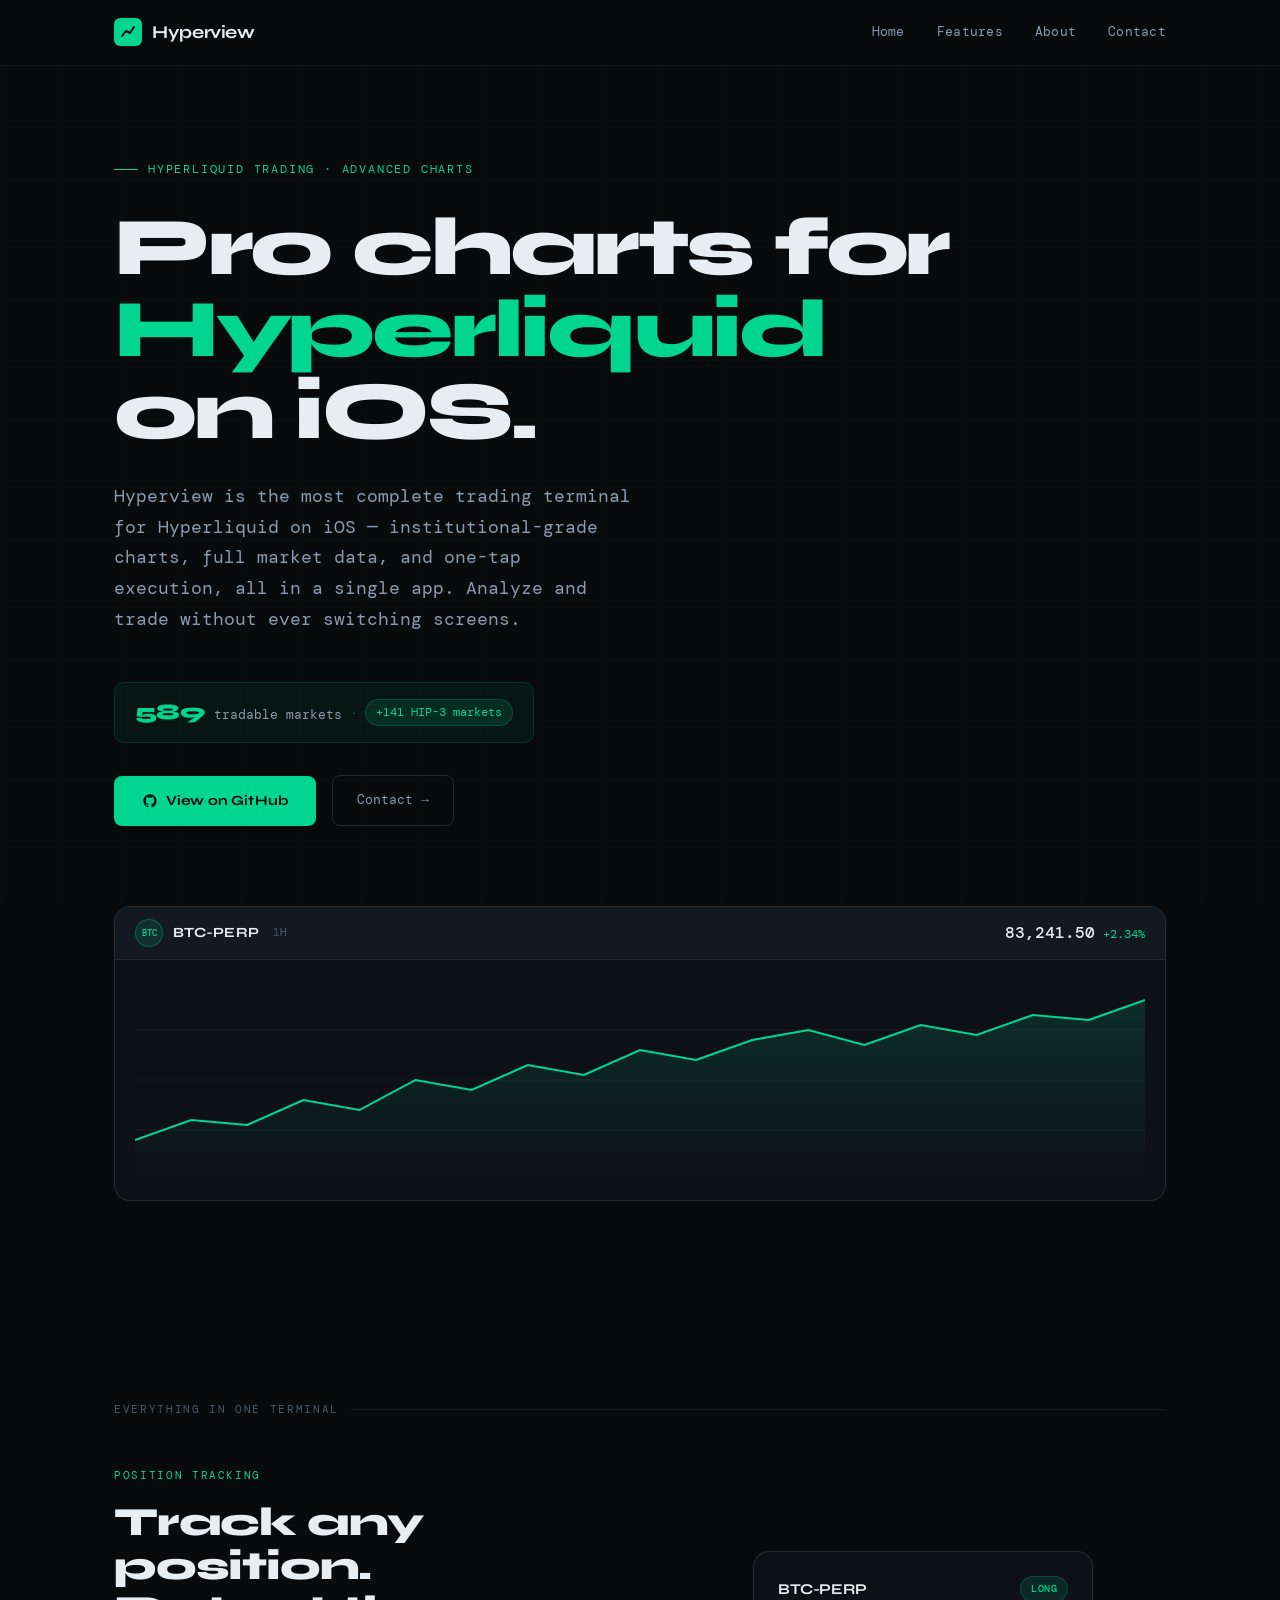
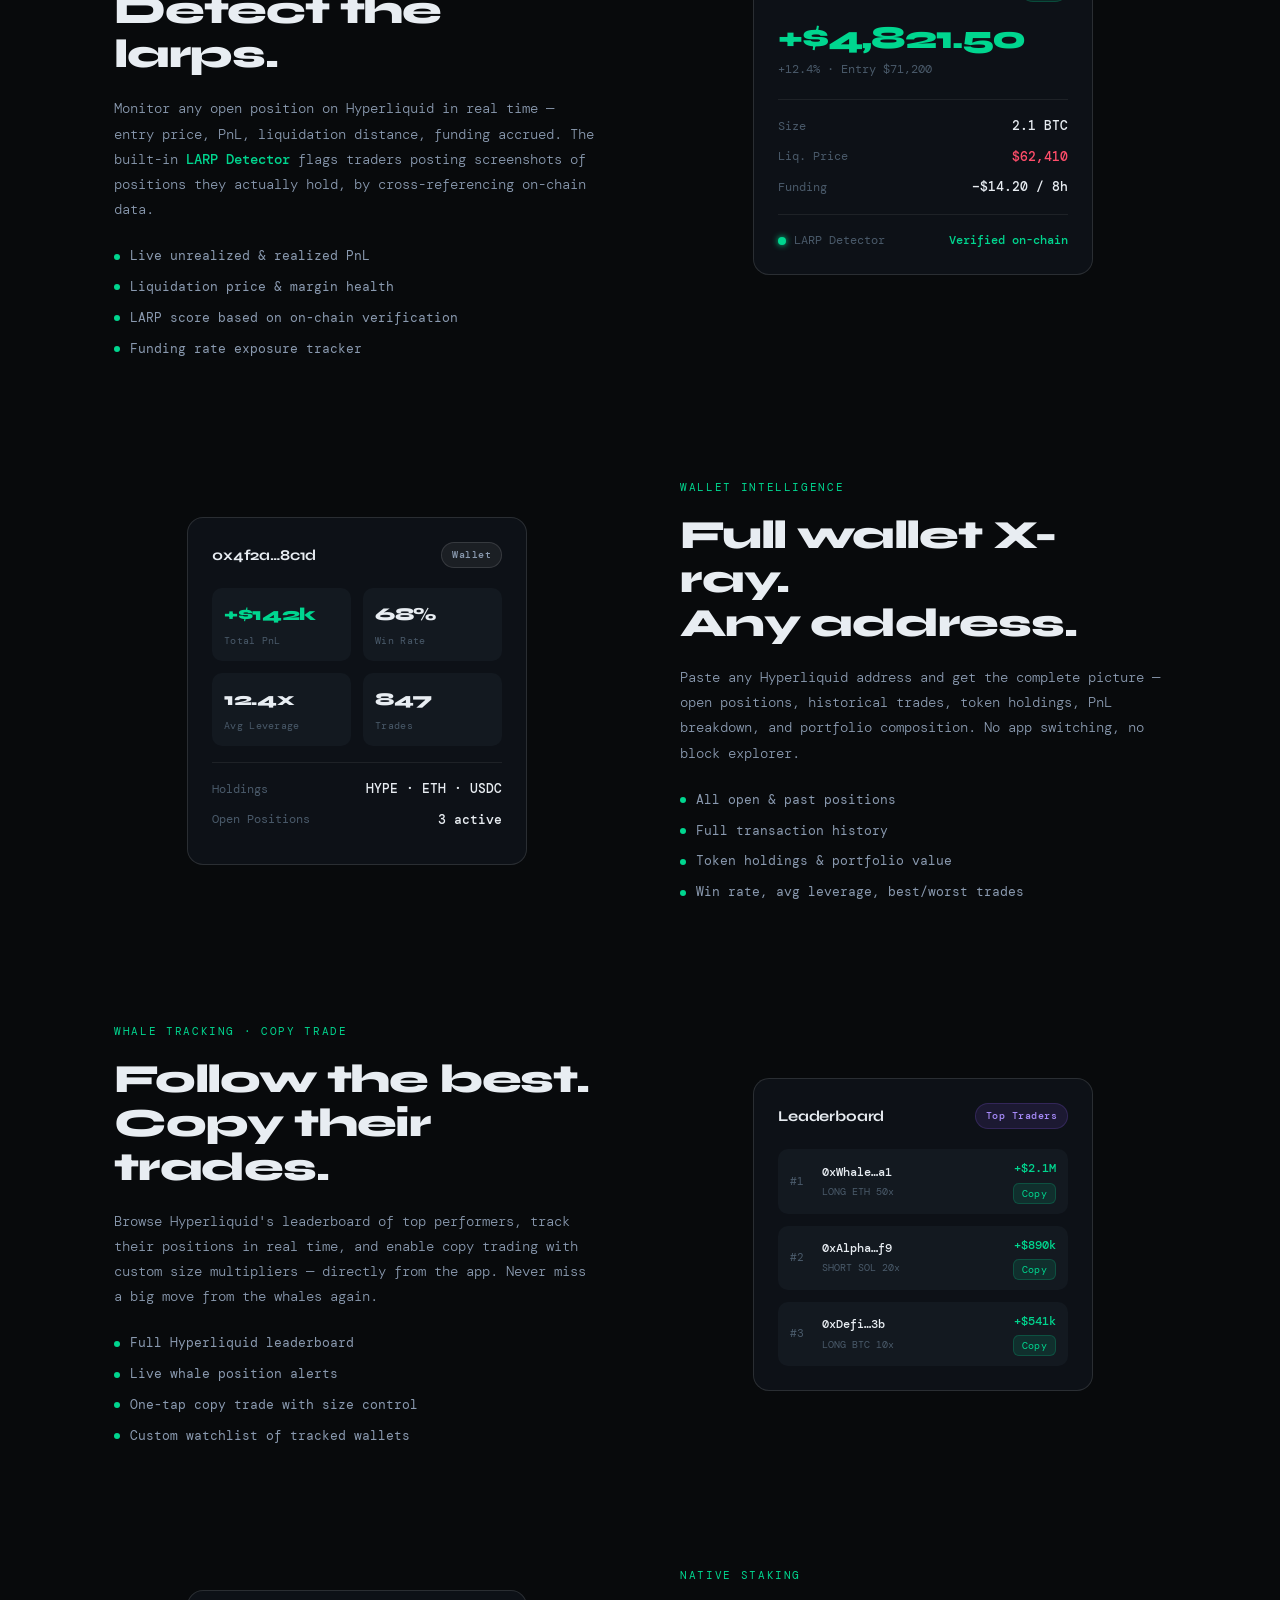
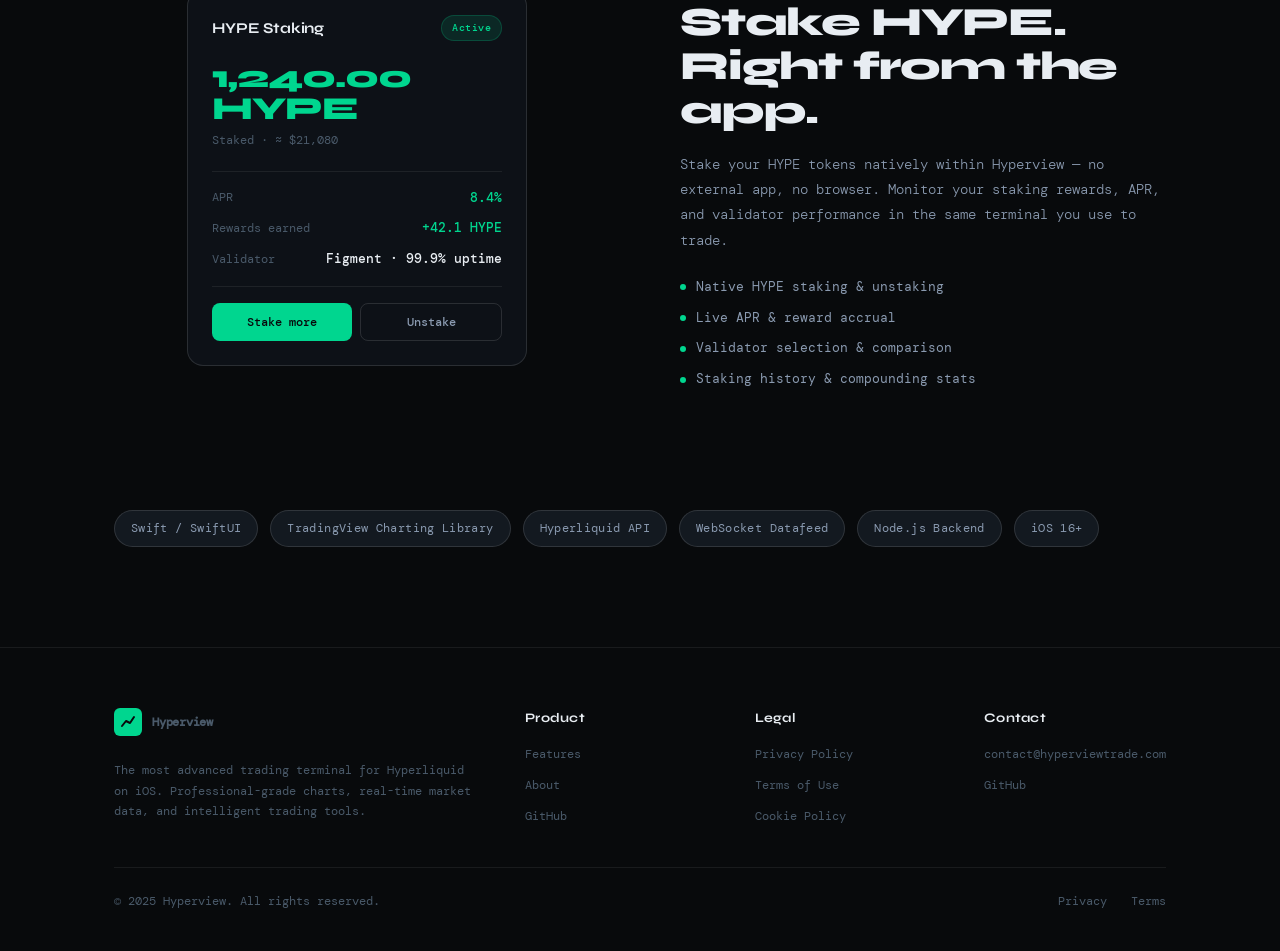
==== commit af5e6257: "Update email to contact@hyperviewtrade.com and fix GitHub links to hyperviewtrade" ====
--- a/index.html
+++ b/index.html
@@ -49,11 +49,11 @@
           <span class="markets-hip">+141 HIP-3 markets</span>
         </div>
         <div class="hero-actions">
-          <a href="https://github.com/Hyperviewapp" class="btn-primary">
+          <a href="https://github.com/hyperviewtrade" class="btn-primary">
             <svg width="16" height="16" viewBox="0 0 24 24" fill="currentColor"><path d="M12 2C6.477 2 2 6.477 2 12c0 4.42 2.865 8.17 6.839 9.49.5.092.682-.217.682-.482 0-.237-.008-.866-.013-1.7-2.782.604-3.369-1.34-3.369-1.34-.454-1.156-1.11-1.464-1.11-1.464-.908-.62.069-.608.069-.608 1.003.07 1.531 1.03 1.531 1.03.892 1.529 2.341 1.087 2.91.832.092-.647.35-1.088.636-1.338-2.22-.253-4.555-1.11-4.555-4.943 0-1.091.39-1.984 1.029-2.683-.103-.253-.446-1.27.098-2.647 0 0 .84-.269 2.75 1.025A9.578 9.578 0 0112 6.836c.85.004 1.705.115 2.504.337 1.909-1.294 2.747-1.025 2.747-1.025.546 1.377.202 2.394.1 2.647.64.699 1.028 1.592 1.028 2.683 0 3.842-2.339 4.687-4.566 4.935.359.309.678.919.678 1.852 0 1.336-.012 2.415-.012 2.743 0 .267.18.578.688.48C19.138 20.167 22 16.418 22 12c0-5.523-4.477-10-10-10z"/></svg>
             View on GitHub
           </a>
-          <a href="mailto:Hyperview@proton.me" class="btn-secondary">Contact →</a>
+          <a href="mailto:contact@hyperviewtrade.com" class="btn-secondary">Contact →</a>
         </div>
       </div>
 
@@ -320,7 +320,7 @@
         <h4 class="footer-col-title">Product</h4>
         <a href="/features.html">Features</a>
         <a href="/about.html">About</a>
-        <a href="https://github.com/Hyperviewapp">GitHub</a>
+        <a href="https://github.com/hyperviewtrade">GitHub</a>
       </div>
       <div class="footer-col">
         <h4 class="footer-col-title">Legal</h4>
@@ -330,8 +330,8 @@
       </div>
       <div class="footer-col">
         <h4 class="footer-col-title">Contact</h4>
-        <a href="mailto:Hyperview@proton.me">Hyperview@proton.me</a>
-        <a href="https://github.com/Hyperviewapp">GitHub</a>
+        <a href="mailto:contact@hyperviewtrade.com">contact@hyperviewtrade.com</a>
+        <a href="https://github.com/hyperviewtrade">GitHub</a>
       </div>
     </div>
     <div class="footer-bottom">
